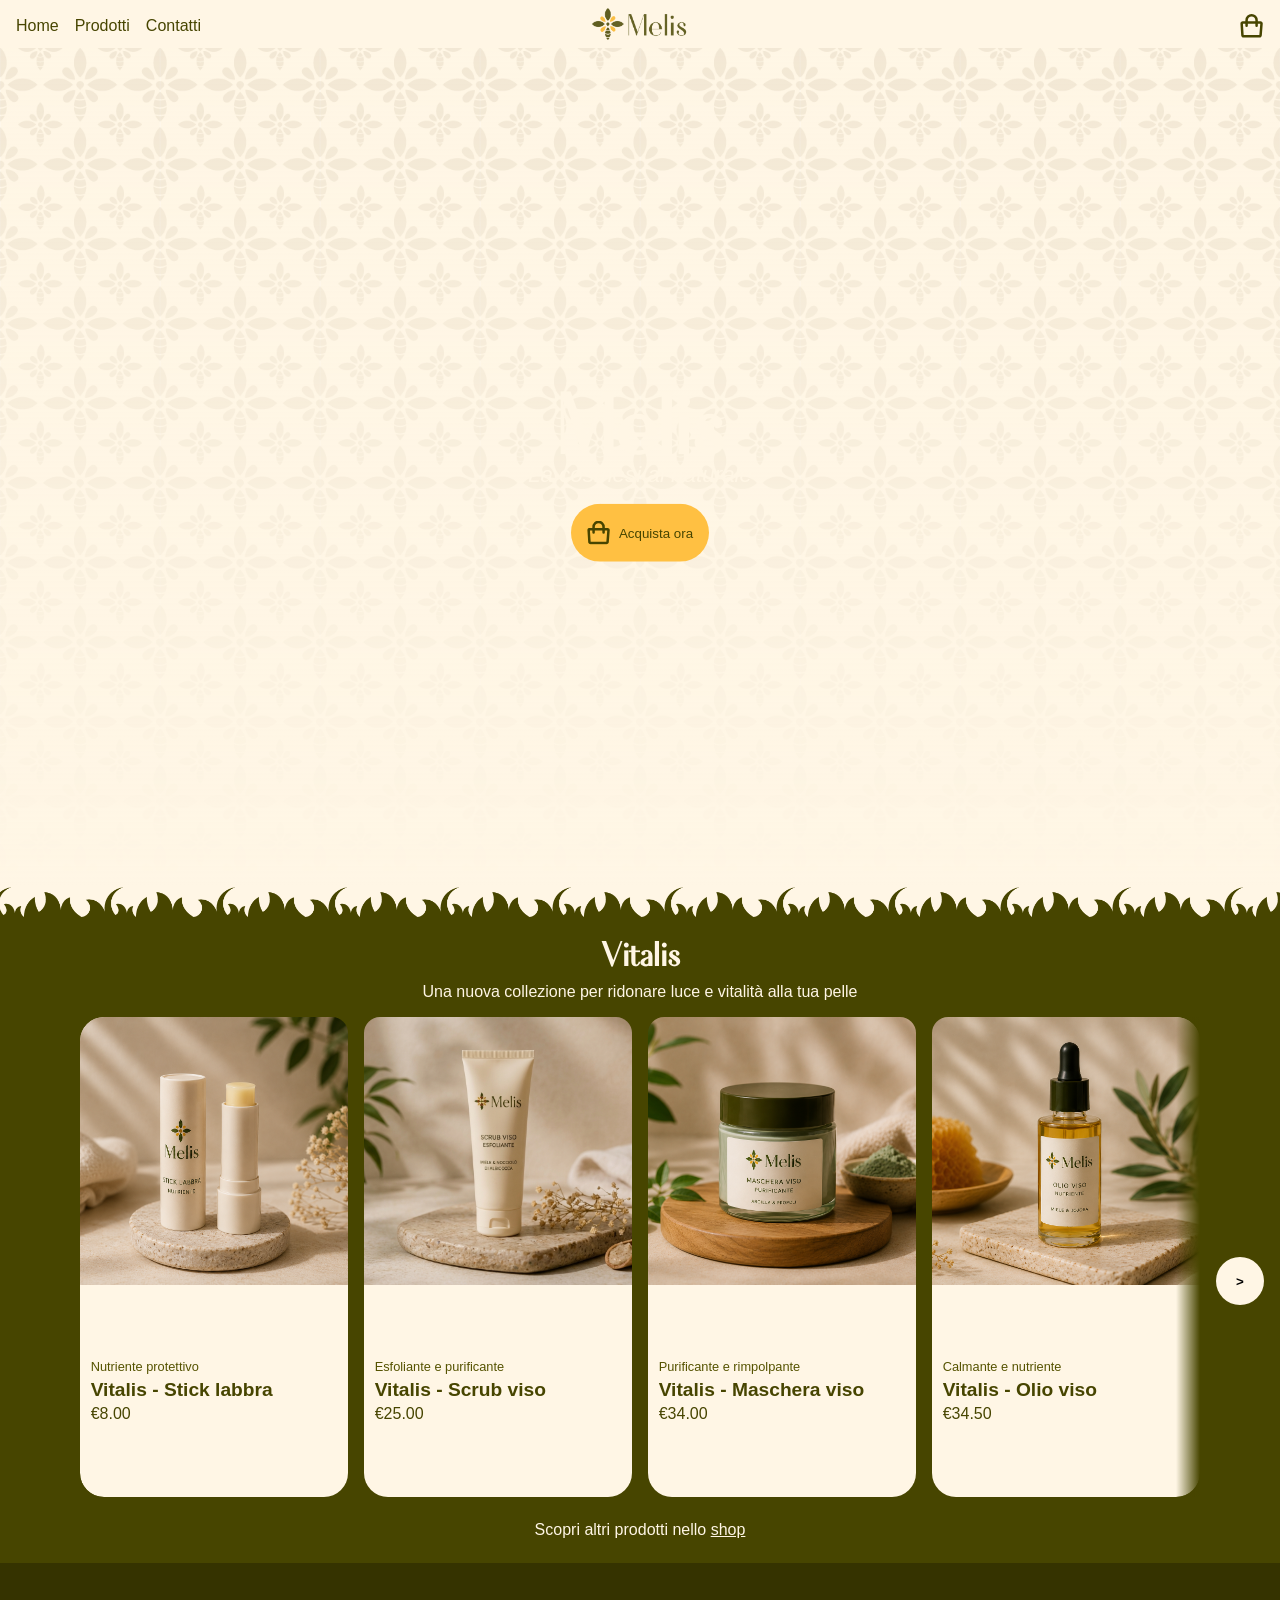
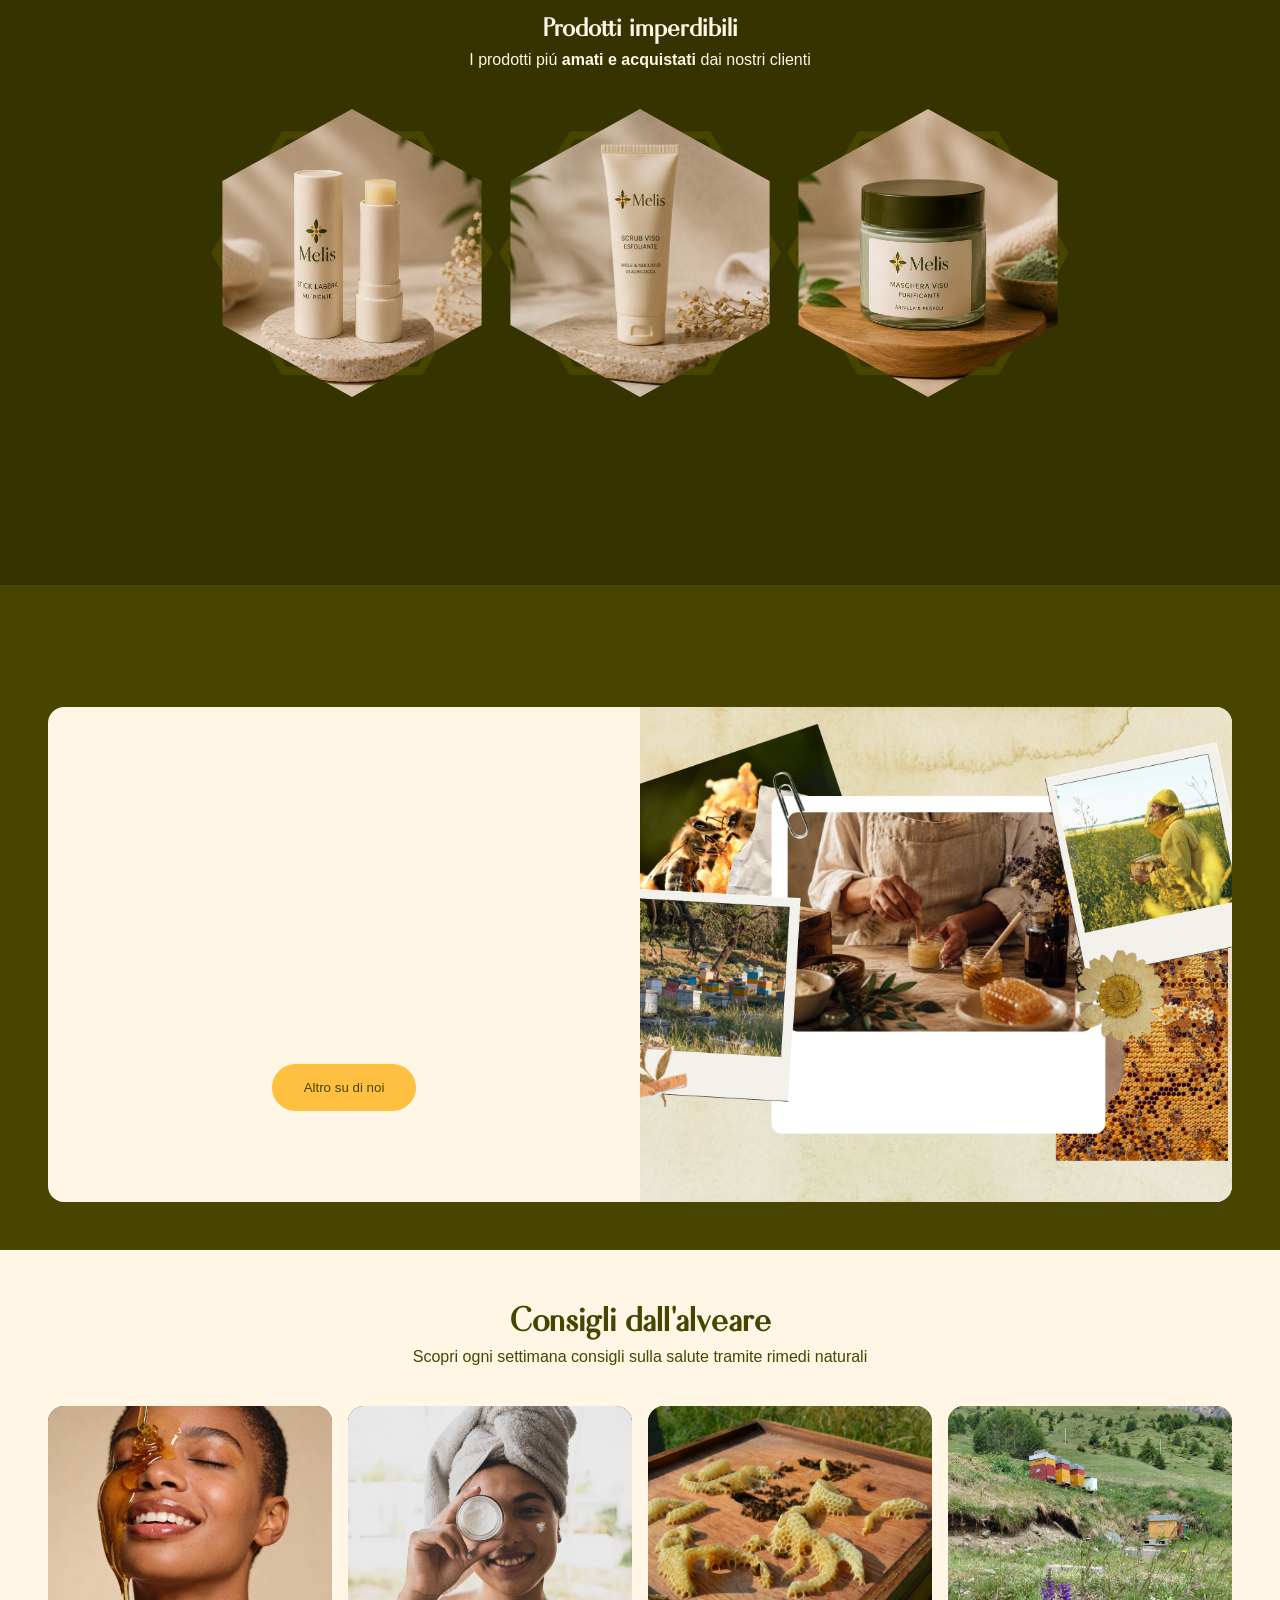
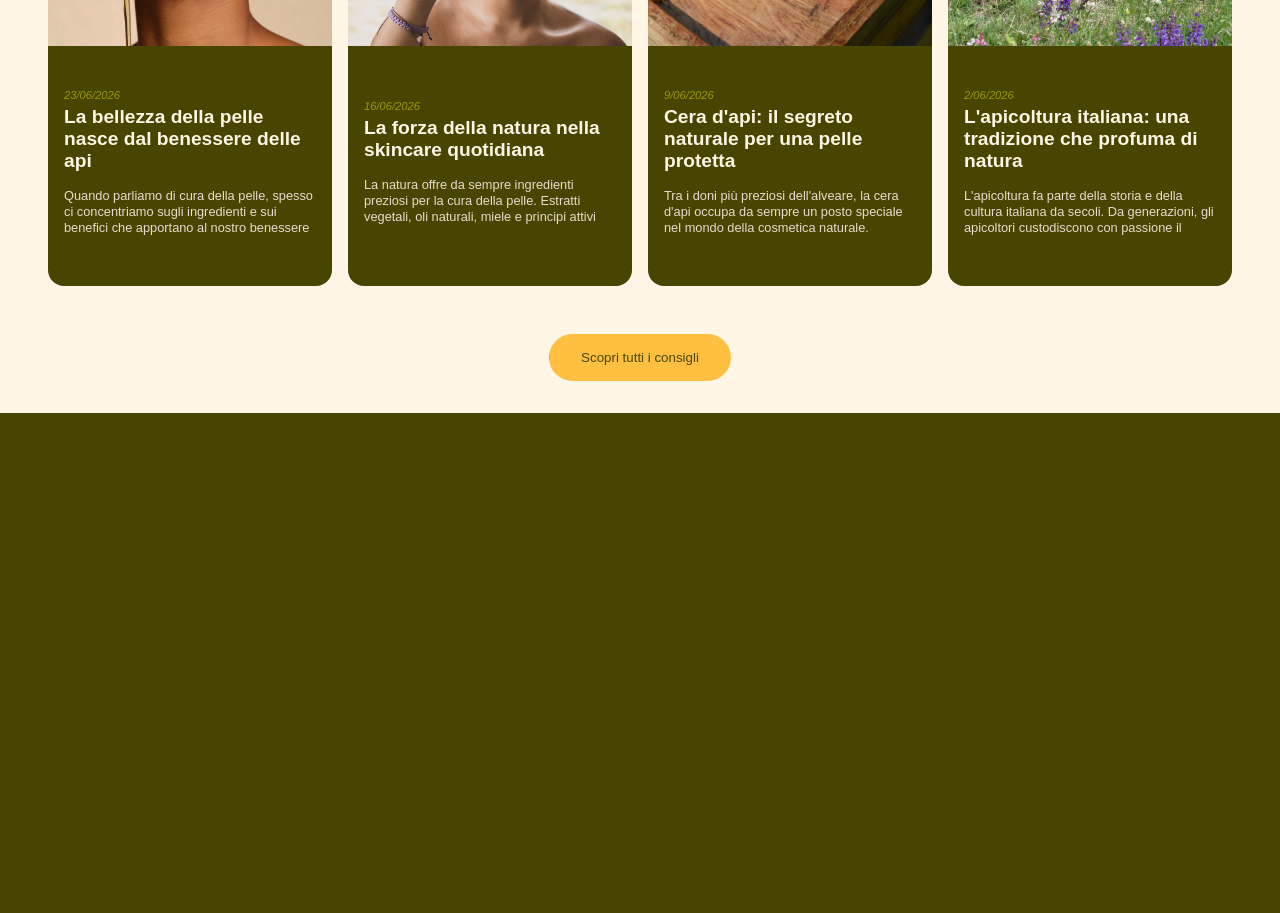
==== index.html @ 2e0c245a "scroll infinito" ====
<!DOCTYPE html>
<html lang="it">
    <head>
        <meta charset="UTF-8">
        <title>Melis</title>
        <meta name="description" content="Melis è un e-shop di prodotti per la pelle a base di cera d'api: creme idratanti, balsami labbra, scrub e molto altro. I nostri prodotti sono formulati per nutrire e proteggere la pelle, lasciandola morbida, luminosa e sana. Scegli Melis per una skincare naturale e efficace!">
        <meta name="viewport" content="width=device-width, initial-scale=1.0">
        <link rel="icon" type="image/x-icon" href="./favicon.ico">
        <link rel="stylesheet" href="./css/style.css">
        <link rel="stylesheet" href="./css/homeStyle.css">
    </head>
    <body>
        <!-- Navbar -->
        <div class="topBar" id="navbar">
            <div class="opzioni">
                <a href="#">Home</a>
                <a href="#">Prodotti</a>
                <a href="#">Contatti</a>
            </div>
            <div id="menuIcon">
                <img src="./resources/iconSet/menu.svg" alt="Menu" class="menuIcon icon">
            </div>

            <div>
                <picture class="logo">
                    <source 
                        media="(max-width: 600px)"
                        srcset="./resources/imgs/logo/shortLogo.png" alt="Melis">
                    <img src="./resources/imgs/logo/fullLogo.png" alt="Melis" class="logo">
                </picture>
            </div>
            
            <div class="alignEnd">
                <img src="resources/iconSet/shop.svg" alt="Negozio" class="icon">
            </div>
        </div>
        <!-- Contenuto Pagina -->
        <!-- Hero Section -->
        <div class="section pattern sectionPadding">
            <div class="container">
                <video autoplay muted loop class="video">
                    <source src="./resources/video/hero.mp4" type="video/mp4">
                </video>
                <div class="videoOverlay">
                    <h1 class ="mainTitle slideUpFade">Melis</h1>
                    <p class="subtitle slideUpFade delay1"><i>La cosmesi al naturale</i></p>
                    <button class="shopButton slideUpFade delay2">
                        <img src="resources/iconSet/shop.svg" class="icon">
                        <p>Acquista ora</p>
                    </button>
                </div>
            </div>
        </div>
        <!-- sezione nuova linea -->
        <div class="customSection alignCenterText greenSection">
            <div class="container alignCenter">
                <h2 class="secondTitle whiteText toFade">
                    Vitalis
                </h2>
                <p class="subtitle secondSubtitle toFade delay1">
                    Una nuova collezione per ridonare luce e vitalità alla tua pelle
                </p>
                <div class="containerCarosello toFade delay2">
                    <div class="fadeLeft" id="fadeLeft"></div>
                    <div class="fadeRight" id="fadeRight"></div>  
                    <button id="previous" class="buttonCarosello leftButton"><</button>
                    <button id="next" class="buttonCarosello rightButton">></button>
                    <div class="carosello" id="carosello">
                        <!-- contenuto generato automaticamente -->
                    </div>
                </div>
                <p class="containerCarosello toFade alignCenterText margin1">Scopri altri prodotti nello&nbsp<a class="underlined">shop</a></p>
            </div>
        </div>
        <!-- sezione migliori prodotti-->
        <div class="customSection alignCenterText darkerGreenSection">
            <div class="container alignCenter">
                <h3 class="thirdTitle toFade">
                    Prodotti imperdibili
                </h3>
                <p class="subtitle secondSubtitle toFade delay1">
                    I prodotti piú <b>amati e acquistati</b> dai nostri clienti
                </p>
                <div class="containerBestSellers toFade delay2">
                    <div class="esagonoContainer">
                        <div class="esagono">
                            <img src="./resources/imgs/products/prod1.png" alt="">
                        </div>
                    </div>
                    <div class="esagonoContainer">
                        <div class="esagono">
                            <img src="./resources/imgs/products/prod2.png" alt="">
                        </div>
                    </div>
                    <div class="esagonoContainer">
                        <div class="esagono">
                            <img src="./resources/imgs/products/prod3.png" alt="">
                        </div>
                    </div>
                </div>
                <p class="subtitle secondSubtitle toFade delay">
                    Da sempre alleati della natura per realizzare <b>prodotti artigianali</b> di prima qualità
                </p>
                <button class="shopButton toFade delay1 maginBottom">
                    <img src="resources/iconSet/shop.svg" class="icon">
                    <p>Scoprili ora</p>
                </button>
            </div>
        </div>
        <!-- sezione about us -->
        <div class="customSection greenSection noBefore paddingContainer">
            <div class="container alignCenter">
                <h2 class="secondTitle whiteText toFade">
                    Usa storia biologica 
                </h2>
                <div class="containerStoria toFade delay1">
                    
                    <div class="textContainer">
                        <h3 class="thirdTitle toFade padding1 mobileAlignLeft">
                            Da sempre alleati della natura
                        </h3>
                        <p class="subtitle secondSubtitle padding1 toFade delay1 alignCenterText storyText">
                            Da anni trasformiamo la ricchezza dell'apicoltura italiana in cosmetici naturali che uniscono tradizione, efficacia e rispetto per l'ambiente.
                            I nostri prodotti nascono dal prezioso lavoro delle api e dall'utilizzo di miele selezionato, ingrediente dalle straordinarie proprietà nutrienti e protettive.
                            Crediamo in una bellezza autentica e sostenibile: per questo sviluppiamo formule che valorizzano 
                            le materie prime del territorio, promuovendo 
                            la tutela dell'ecosistema e della biodiversità. 
                            Ogni nostro prodotto racconta una storia 
                            di passione, rispetto per la natura e amore per 
                            le api, custodi indispensabili dell'equilibrio 
                            del nostro pianeta.
                        </p>
                        <button class="aboutUsButton toFade delay2">
                            <p>Altro su di noi</p>
                        </button>
                    </div>

                    <img src="./resources/imgs/generali/Collage.png" class="imgStoria">
                </div>
            </div>
        </div>
        <!-- sezione blog -->
        <div class="customSection alignCenter marginBottom">
            <h2 class="secondTitle toFade">
                    Consigli dall'alveare
            </h2>
            <p class="subtitle secondSubtitle alignCenterText toFade delay1">
                Scopri ogni settimana consigli sulla salute tramite rimedi naturali
            </p> 
            <div class="containerStoria flexArticoli toFade delay1" id="containerArticoli">
                <div class="articolo">
                    <img src="./resources/imgs/generali/Apicoltore.jpg">
                    <div class="datiArticolo">
                        <p class="data">23/06/2026</p>
                        <p class="titoloArticolo">Cera d'api: il segreto naturale per una pelle protetta</p>
                        <p class="descrizioneArticolo">Tra i doni più preziosi dell'alveare, la cera d'api occupa da sempre un posto speciale nel mondo della cosmetica naturale. Utilizzata fin dall'antichità, è apprezzata per la sua capacità di creare una barriera protettiva sulla pelle, aiutandola a mantenere morbidezza e comfort.</p>
                        <a class="underlined">Continua a leggere...</a>
                    </div>
                </div>
            </div>
            <button class="aboutUsButton toFade">
                <p>Scopri tutti i consigli</p>
            </button>
        </div>
        <!-- sezione recensioni -->
        <div class="customSection flexColumn greenSection noBefore">
            <div class="container alignCenter">
                <h3 class="secondTitle toFade">
                    Dicono di noi
                </h3>
                <p class="subtitle secondSubtitle toFade delay alignCenterText">
                    Da sempre attenti alle eseigenze dei nostri clienti
                </p>
            </div>
            <div class="containerRecensioni toFade">
                <div class="recensioni" id="containerRecensioni">
                    <!-- contenuto generato automaticamente -->>
                </div>
            </div>
        </div>
        <script src="./data/recensioni.js"></script>
        <script src="./data/ultimiArticoli.js"></script>
        <script src="./data/carosello.js"></script>
        <script src="script.js"></script>
    </body>
</html>
---- css/style.css ----
:root {
    --accent-color: #FFC042;
    --text-color: #474500;
    --darker-text-color: #353300;
    --background-color: #FFF6E5;

    --gapCarosello: 1rem;
}

@font-face {
    font-family: 'Fiona';
    src: url(../resources/fonts/Fiona-Regular.otf);
    font-weight: normal;
    font-style: normal;
}

body {
    background-color: var(--background-color);
    color: var(--text-color);
    font-family: Arial, Helvetica, sans-serif;
    margin-top: 0;
    margin: 0 !important;
    padding: 0;
    min-width: 20rem;
}

.section {
    display: flex;
    height: 93vh;
    align-items: center;
    justify-content: center;
}

.halfSection{
    display: flex;
    height: 45vh;
    align-items: center;
    justify-content: center;
}

.customSection{
    display: flex;
    align-items: center;
    justify-content: center;
}

.container {
    width: 100%;
    height: 93%;
    max-width: 95rem;
    overflow: hidden;
    border-radius: .3rem;
    position: relative;
    transition: all .3s ease;
    display: flex;
    flex-direction: column;
}

/* -----------
utilità generali
----------- */
* {
    box-sizing: border-box;
}

.alignCenterText{
    display: flex;
    justify-content: center;
    align-items: start;
    text-align: center;
}

.alignCenter {
    display: flex;
    flex-direction: column;
    align-items: center;
    justify-content: center;
}

.alignStart {
    display: flex;
    align-items: center;
    justify-content: flex-start;
}

.mobileAlignLeft{
    text-align: left;
}

.alignEnd {
    display: flex;
    align-items: center;
    justify-content: flex-end;
}

.pattern{
    background-image: linear-gradient(rgba(255,246,229,0.4), rgba(255,246,229,1)), url('../resources/patterns/logo.png');
    background-size: 10rem;
    background-repeat: repeat;
    background-blend-mode: normal;
}

.greenSection{
    background-color: var(--text-color);
    color: var(--background-color);
}

.greenSection::before{
    content: '';
    position: absolute;
    right: 0;
    width: 100%;
    height: 2rem;
    background-image: url('../resources/patterns/separatoreV2.png');
    background-position: center;
    background-size: 7rem;
    background-repeat: repeat-x;
    transition: 0.3s ease;
}

.darkerGreenSection{
    background-color: var(--darker-text-color);
    color: var(--background-color);
}

.sectionPadding{
    padding: .5rem;
}

.whiteText{
    color: var(--background-color);
}

.toFade {
    opacity: 0;
}

.underlined{
    text-decoration: underline;
}

.underlined:hover{
    filter: brightness(0.8);
}

.margin1{
    margin-top: 1.5rem;
    margin-bottom: 1.5rem;
}

.maginBottom{
    margin-bottom: 3rem;
}

.noBefore::before{
    visibility: hidden;
}

/* -----------
stili riguardanti la barra superiore 
----------- */

.topBar {
    z-index: 100;
    background-color: var(--background-color);
    height: 3rem;
    padding: 0.5em 1em;
    border-bottom: 1px solid transparent;   

    position: sticky;
    top: 0;

    display: grid;
    grid-template-columns: 1fr auto 1fr;
    align-items: center;

    transition: border-color 0.3s ease,
                box-shadow 0.3s ease;
}

.topBar.scrolled {
    border-bottom-width: 0.1rem;
    border-bottom-color: var(--accent-color);
    box-shadow: 0 1px 8px rgba(0, 0, 0, 0.04);
}

.opzioni {
    display: none ;
    gap: 0.5em;
}

.opzioni a {
    text-decoration: none;
    color: inherit;
    font-family:Arial, Helvetica, sans-serif;
    font-weight: 500;
    transition: 0.3s ease;
    position: relative;
}

/* uso una pseudo classe per creare una linea sotto inizialmente a lunghezza 0 e quando
l'utente va in 'hover' (ci passa sopra con il mouse) la linea si allunga fino a tutta la parola */
.opzioni a::before {
    content: '';
    position: absolute;
    bottom: -.2rem;
    right: 0;
    width: 0;
    height: .1rem;
    background-color: var(--accent-color);
    transition: 0.3s ease;
}
.opzioni a:hover {
    color: var(--accent-color);
}
.opzioni a:hover::before {
    width: 100%;
    right: auto;
}

.menuIcon {
    animation: pupUp .4s ease;
}

.icon {
    display: block;
    cursor: pointer;
    width: 1.5rem;
    height: 1.5rem;
    transition: 0.3s ease;
}

.icon:hover {
    filter: brightness(0.8);
    scale: 1.1;
    rotate: 5deg;
}

.logo{
    height: 2rem;
}



/* -----------
Animazioni
----------- */
@keyframes slideUpFade {
    from {
        opacity: 0;
        transform: translateY(1rem);
    }
    to {
        opacity: 1;
        transform: translateY(0);
    }
}

@keyframes pupUp {
    from {
        opacity: 0;
        transform: scale(0.5);
        rotate: 45deg;
    }
    to {
        opacity: 1;
        transform: scale(1);
        rotate: 0deg;
    }
}


/*
    Dispoditivi tablet
*/
@media (min-width: 768px) {
    .container{
        border-radius: 1rem;
    }

    .mobileAlignLeft{
        text-align: inherit;
    }
}

/*
    Dispositivi desktop
*/
@media (min-width: 1024px) {

    .menuIcon {
        display: none;
    }

    .opzioni {
        display: flex;
        gap: 1rem;
    }

    /* la sintassi '> *' significa che lo stile viene applicato a tutti i figli diretti di .opzioni */
    .opzioni > * { 
        opacity: 0;
        transform: translateY(1rem);
        animation: slideUpFade .4s ease forwards;
    }

    /* va a rallentare per singolo figlio l'animazione per un effetto di cascata */
    .opzioni > *:nth-child(1) { animation-delay: .1s; }
    .opzioni > *:nth-child(2) { animation-delay: .2s; }
    .opzioni > *:nth-child(3) { animation-delay: .3s; }
    .opzioni > *:nth-child(4) { animation-delay: .4s; }

    .topBar{
        grid-template-columns: 1fr auto auto 1fr;
    }
}
---- css/homeStyle.css ----
/* -----------
stili riguardanti il contenuto della pagina
----------- */

.video{
    width: 100%;
    height: 100%;
    object-fit: cover;
}

.videoOverlay {
    display: flex;
    flex-direction: column;
    position: absolute;
    top: 50%;
    left: 50%;
    transform: translate(-50%, -50%);
    color: var(--background-color);
    text-align: center;
}

.mainTitle{
    font-family: 'Fiona', Arial, Helvetica, sans-serif;
    font-size: 5rem;
    margin: 0;
    margin-bottom: -1rem;
}

.secondTitle{
    transition: all .3s;
    font-size: 2rem;
    margin-top: 3rem;
    margin-bottom: 0.5rem;
    font-weight:900;
    font-family: 'Fiona',Arial, Helvetica, sans-serif;
}

.thirdTitle{
    transition: all .3s;
    font-size: 1.5rem;
    margin-top: 3rem;
    margin-bottom: 0.5rem;
    font-weight:600;
    font-family: 'Fiona',Arial, Helvetica, sans-serif;
}

.subtitle{
    font-family: Arial, Helvetica, sans-serif;
    font-size: 1.4rem;
    margin: 0;
    margin-bottom: 1rem;
}

.secondSubtitle{
    padding-left: 3rem;
    padding-right: 3rem;
    font-size: 1rem;
}

.shopButton{
    display: flex;
    align-items: center;
    gap: 0.5rem;
    background-color: var(--accent-color);
    color: var(--text-color);
    border: none;
    padding: 0.5rem 1rem;
    border-radius: 3rem;
    cursor: pointer;
    width: fit-content;
    align-self: center;
    position: relative;
    overflow: hidden;
}

.shopButton::before {
    content: '';
    position: absolute;
    top: 0;
    left: 0;
    width: 100%;
    height: 100%;
    border-radius: 3rem;
    background-color: var(--text-color);
    transform: translateX(-100%);
    transition: transform 0.3s ease;
}

.shopButton:hover::before {
    transform: translateX(0);
}

.shopButton:hover p, .shopButton:hover img {
    filter: brightness(9) hue-rotate(20deg);
}

.slideUpFade{
    opacity: 0;
    animation: slideUpFade 1.2s ease forwards;
}

.delay1{
    animation-delay: .1s;
}
.delay2{
    animation-delay: .2s;
}

.flexColumn{
    flex-direction: column;
}

/* -----------
Carosello
----------- */

.containerCarosello{
    width: 100%;
    display: flex;
    flex-direction: row;
    padding-left: 3rem;
    padding-right: 3rem;
    min-width: 26rem;
}

.carosello{
    flex-grow: 1;
    gap: var(--gapCarosello);
    overflow: hidden;
    overflow-x: scroll;
    display: flex;
    scroll-snap-type: x mandatory;
    transition: all .3 ease;
    border-radius: 1rem;
    position: relative;
}

.caroselloItemSingolo{
    min-width: fit-content;
    justify-content: center;
}

.card{
    min-width: 20rem;
    background-color: var(--background-color);
    height: 30rem;
    scroll-snap-align: center;
    border-radius: 1rem ;
    display: flex;
    flex-direction: column;
    padding: 0rem;
}

.card img{
    width: 100%;
    aspect-ratio: 1/1;
    max-height: 23rem;
    object-fit: cover;
    border-radius: 1rem 1rem 0 0;
}

.card div{
    color: var(--text-color);
    width: 100%;
    height: 99%;
    margin: 1%;
    padding: .5rem;
    display: flex;
    text-align: left;
    flex-direction: column;
    justify-content: center;
}

.quickDescription{
    margin: 0;
    font-size: .8rem;
    font-weight: lighter;
    filter: brightness(1.2);
    color: var(--text-color);
}

.productName{
    margin: 0;
    margin-top: 0.3rem;
    font-size: 1.2rem;
    font-weight: bold;
    color: var(--text-color);
}

.productPrice{
    margin: 0;
    margin-top: 0.3rem;
    font-size: 1rem;
    font-weight: 500;
    color: var(--text-color);
}

.productPrice::before{
    content: '€';
}

.fadeLeft{
    z-index: 2;
    width: 0rem;
    transition: all .3s ease;
}

.fadeRight{
    z-index: 2;
    width: 0rem;
    transition: all .3s ease;
}

.fadeHidden{
    width: 0 !important;
}

.buttonCarosello{
    z-index: 3;
    height: 3rem;
    aspect-ratio: 1/1;
    display: flex;
    align-items: center;
    justify-content: center;
    align-content: center;
    position: absolute;
    transition: all .3s ease;
    border-radius: 100%;
    padding: auto;
    top: 50%;
    border: none;
    background-color: var(--background-color);
    font-weight: bold;
}

.buttonCarosello:hover{
    background-color: var(--accent-color);
}

.leftButton{
    left: 2rem;
}

.rightButton{
    right: 2rem;
}

.hideButton{
    scale: 0;
}

/* -----------
Best sellers
----------- */

.esagonoContainer{
    width: 33%;
    max-width: 18rem;
    min-width: 10rem;
    aspect-ratio: 1/1;
    background-image: url("../resources/imgs/decorazioni/hexDecorazione.png");
    background-size: 100%;
}

.esagono {
    width: 100%;
    aspect-ratio: 1/1;
    overflow: hidden;
    clip-path: polygon(50% 0%, 95% 25%, 95% 75%, 50% 100%, 5% 75%, 5% 25%);
}

.esagono img {
    width: 100%;
    height: 100%;
    object-fit: cover;
}

.containerBestSellers{
    padding-left: 1rem;
    padding-right: 1rem;
    margin-bottom: 3rem;
    margin-top: 1.5rem;
    display: flex;
    flex-wrap: wrap;
    width: 100%;
    gap: 1rem;
    row-gap: 0;
    justify-content: center;
}

/* -----------
La storia
----------- */

.imgStoria{
    object-fit: cover;
    width: 100%;
    border-radius: 1rem 1rem 0 0;
}

.storyText{
    margin-top: 1rem;
    margin-bottom: 2rem;
    text-align: left;
}

.containerStoria{
    color: var(--text-color);
    display: flex;
    flex-direction: column-reverse;
    margin-left: 3rem;
    margin-right: 3rem;
    background-color: var(--background-color);
    margin-top: 1.5rem;
    margin-bottom: 3rem;
    border-radius: 1rem;
    padding-bottom: 2rem;
    border-radius: 1rem;
}

.textContainer{
    flex-grow: 1;
    display: flex;
    flex-direction: column;
    justify-content: center;
    text-align: center;
}

.aboutUsButton{
    display: flex;
    align-items: center;
    gap: 0.5rem;
    background-color: var(--accent-color);
    color: var(--text-color);
    border: none;
    padding: 0.5rem 1rem;
    border-radius: 3rem;
    cursor: pointer;
    width: fit-content;
    align-self: center;
    position: relative;
    overflow: hidden;
}

.aboutUsButton::before {
    content: '';
    position: absolute;
    top: 0;
    left: 0;
    width: 100%;
    height: 100%;
    border-radius: 3rem;
    background-color: var(--text-color);
    transform: translateX(-100%);
    transition: transform 0.3s ease;
}

.aboutUsButton p{
    margin-top: .5rem;
    margin-bottom: .5rem;
    padding-left: 1rem;
    padding-right: 1rem;
}

.aboutUsButton:hover::before {
    transform: translateX(0);
}

.aboutUsButton:hover p{
    filter: brightness(9) hue-rotate(20deg);
}

/* -----------
Articoli
----------- */

.flexArticoli{
    min-height: 0 !important;
    max-height: none !important;
    height: auto !important;
    display: flex;
    flex-direction: initial !important;
    gap:1rem;
    width: 100%;
    padding-left: 3rem;
    padding-right: 3rem;
    max-width: 95rem;
    flex-wrap: wrap;
    margin-bottom: 0;
}

.articolo{
    width: 100%;
    height: 30rem;
    background-color: var(--text-color);
    display: flex;
    flex-direction: column;
    border-radius: 1rem;
    color: var(--background-color);
}

.articolo img {
    width: 100%;
    border-radius: 1rem 1rem 0 0;
    height: 50%;
    object-fit: cover;
}

.datiArticolo{
    flex-grow: 1;
    padding: 1rem;
    align-content: center;
}

.data{
    font-size: .7rem;
    font-style: italic;
    margin: 0;
    color: var(--text-color);
    filter: brightness(2.2);
}
.titoloArticolo{
    margin-top:0.3rem;
    margin-bottom: .3rem;
    font-size: 1.2rem;
    font-weight: bold;
}

.descrizioneArticolo{
    margin: 0;
    margin-top: 1rem;
    font-size: .8rem;
    filter: brightness(.9);
    line-height: 1rem;
    max-height: calc(1rem * 3);
    overflow: hidden;
    position: relative;
    margin-bottom: .4rem;
    display: block;
    word-break: break-word;
}

.marginBottom{
    margin-bottom: 2rem;
}

/* -----------
Recensioni
---------- */
.containerRecensioni {
    width: 100%;
    overflow: hidden;
    padding: 1.5rem 0;
}

.recensioni {
    display: flex;
    gap: 1.25rem;
    width: max-content;
    will-change: transform;
}

.recensione {
    width: 20rem;
    height: 20rem;
    padding: 1.5rem;
    border-radius: 1.25rem;
    background: var(--background-color);
    flex-shrink: 0;
    display: flex;
    flex-direction: column;
}

.recensione,
.recensione * {
    backface-visibility: hidden;
    -webkit-font-smoothing: antialiased;
    text-rendering: geometricPrecision;
}

.infoRecensione{
    width: 100%;
    display: flex;
    gap: 1rem;
    align-items: center;
}

.icona{
    width: 2rem;
    font-family: 'Fiona', Arial, Helvetica, sans-serif;
    aspect-ratio: 1/1;
    display: flex;
    justify-content: center;
    align-items: center;
    border-radius: 50rem;
    background-color: var(--accent-color);
    color: var(--text-color);
}

.nomeUtente{
    display: flex;
    flex-direction: column;
    font-family: 'Fiona', Arial, Helvetica, sans-serif;
    color: var(--text-color);
}

.contenitoreStelle{
    display: flex;
    gap: 0.3rem;
    color: var(--text-color);
}

.attiva{
    color: var(--accent-color);
}

.corpoDescrizione{
    margin-top: 1rem;
    color: var(--text-color);
}

.padding1{
    padding-left: 1rem;
    padding-right: 1rem;
}

/* -----------
Animazioni
----------- */
@keyframes slideUpFade {
    from {
        opacity: 0;
        transform: translateY(1rem);
    }
    to {
        opacity: 1;
        transform: translateY(0);
    }
}

@keyframes pupUp {
    from {
        opacity: 0;
        transform: scale(0.5);
        rotate: 45deg;
    }
    to {
        opacity: 1;
        transform: scale(1);
        rotate: 0deg;
    }
}

/*
    Dispoditivi tablet
*/
@media (min-width: 768px) {

    .padding1{
        padding-left: 2rem;
        padding-right: 2rem;
    }

    .articolo{
        width: calc(50% - 0.5rem);
    }

    .imgStoria{
        object-fit: cover;
        width: 100%;
        border-radius: 1rem 1rem 0 0;
        max-height: 25rem;
    }

    .containerStoria{
        border-radius: 1rem;
    }

    .storyText{
        text-align: center;
    }

    .card{
        flex: 0 0 calc((100% - 1 * var(--gapCarosello)) / 2);
        min-width: 0;
        border-radius: 1.5rem;
    } 

    .containerCarosello{
        padding-left: 5rem;
        padding-right: 5rem;
    }

    .carosello{
        border-radius: 1.5rem;
    }

    .fadeLeft{
        visibility: visible;
        position: absolute;
        left: 5rem;
        height: 100%;
        width: 1.5rem;
        background-image: linear-gradient(to left, transparent, var(--text-color));
    }   

    .fadeRight{
        visibility: visible;
        position: absolute;
        right: 5rem;
        height: 100%;
        width: 1.5rem;
        background-image: linear-gradient(to right, transparent, var(--text-color));
    }

    .leftButton{
    left: 1rem;
    }

    .rightButton{
        right: 1rem;
    }

    .containerBestSellers{
        padding-left: 3rem;
        padding-right: 3rem;
        gap: 0;
    }
}

/*
    Dispositivi desktop
*/
@media (min-width: 1024px) {

    .articolo{
        width: calc(25% - 0.75rem);
    }

    .imgStoria{
    width: 50%;
    border-radius: 0 1rem 1rem 0;
    max-height: none;
    }

    .storyText{
        margin-top: 1rem;
        margin-bottom: 2rem;
    }

    .containerStoria{
        height: 55vh;
        min-height: 30rem;
        max-height: 40rem;
        flex-direction: row;
        margin-left: 3rem;
        margin-right: 3rem;
        margin-bottom: 3rem;
        border-radius: 1rem;
        padding-bottom: 0;
    }

    .textContainer{
        margin-bottom: 2rem;
    }

    .card{
        flex: 0 0 calc((100% - 3 * var(--gapCarosello)) / 4);
    }  

    .containerCarosello{
        padding-left: 5rem;
        padding-right: 5rem;
    }
}
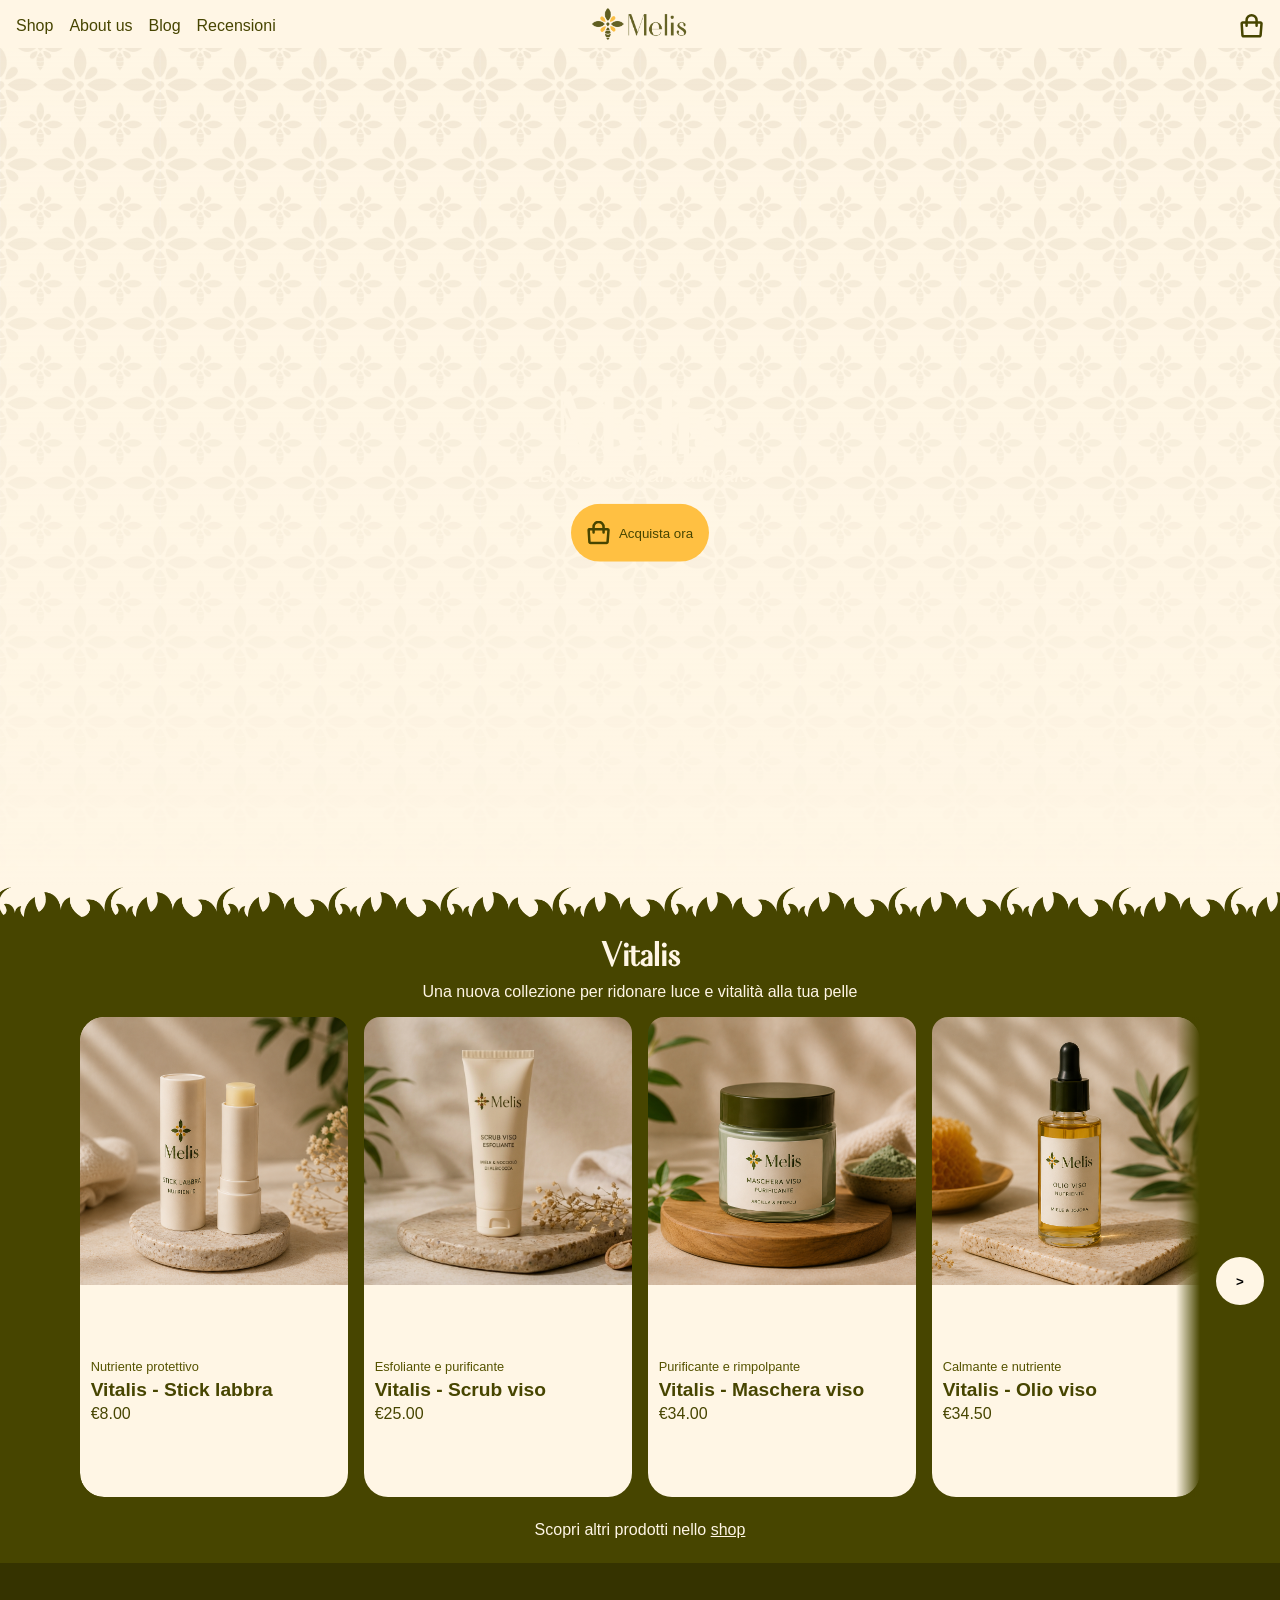
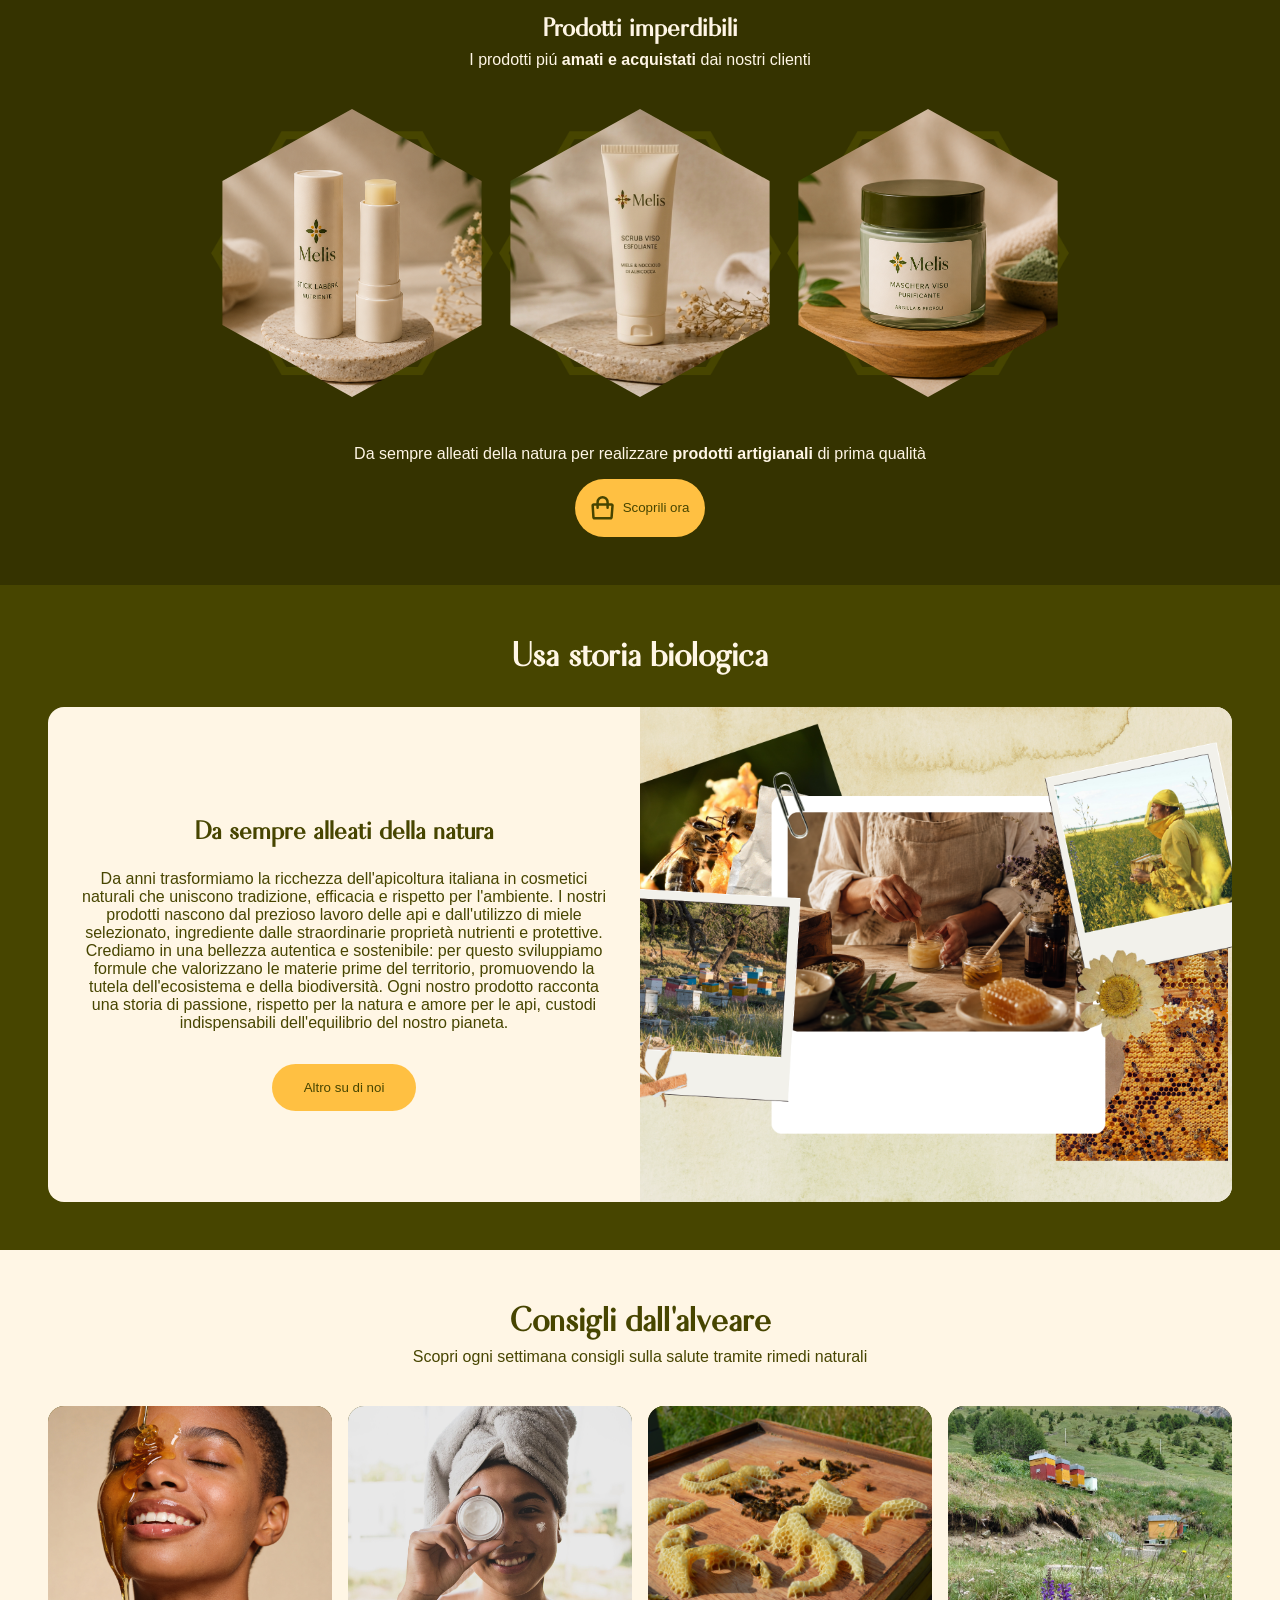
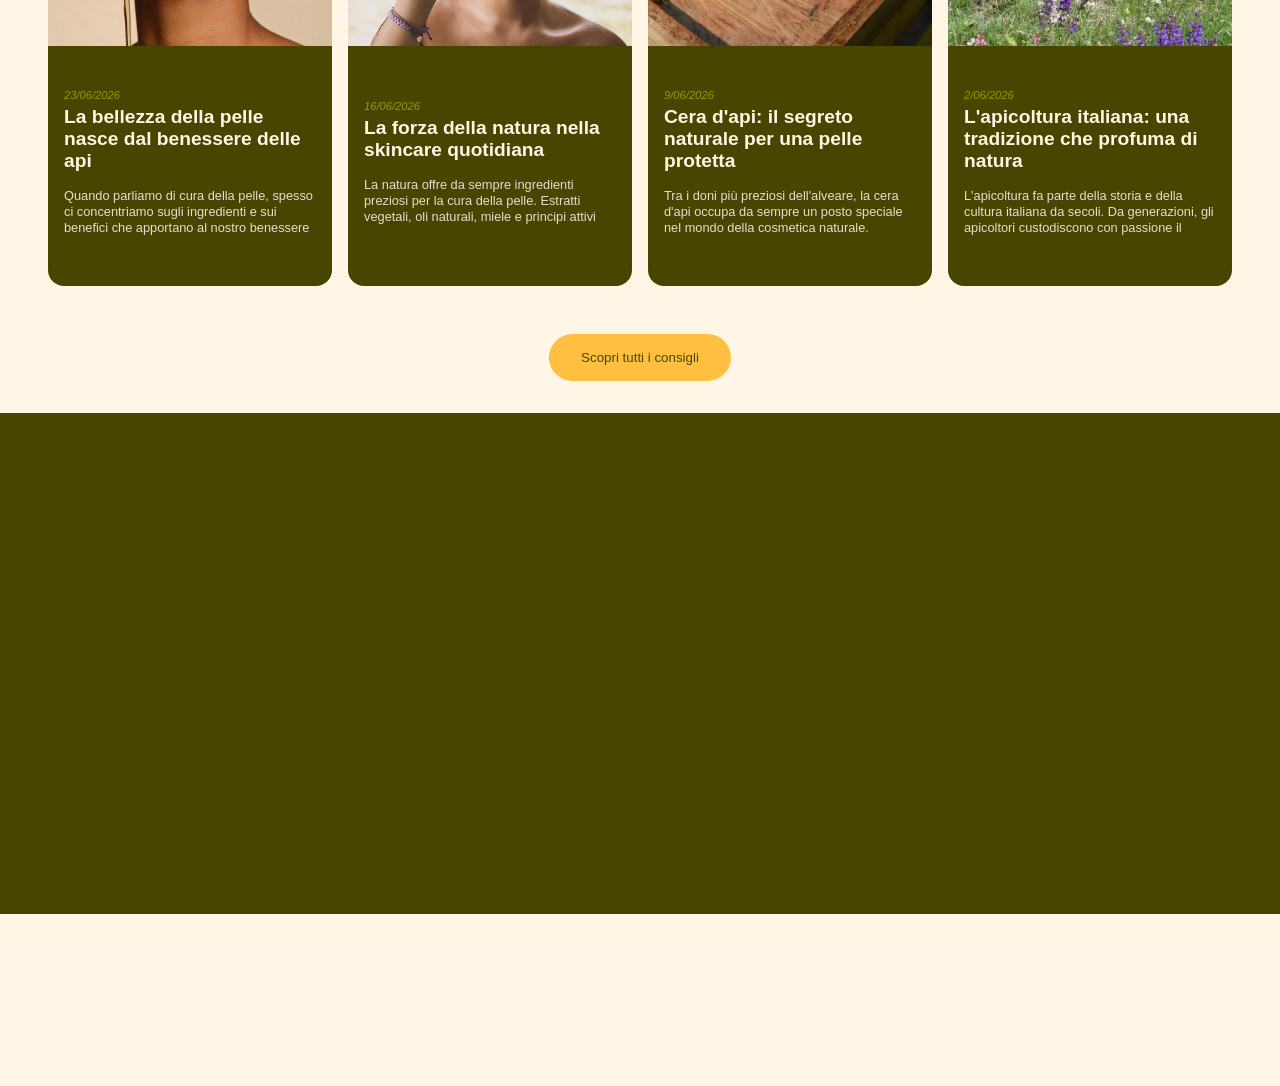
==== commit 74627809: "tanti avanzamenti" ====
--- a/index.html
+++ b/index.html
@@ -13,12 +13,13 @@
         <!-- Navbar -->
         <div class="topBar" id="navbar">
             <div class="opzioni">
-                <a href="#">Home</a>
-                <a href="#">Prodotti</a>
-                <a href="#">Contatti</a>
-            </div>
-            <div id="menuIcon">
-                <img src="./resources/iconSet/menu.svg" alt="Menu" class="menuIcon icon">
+                <a href="./shop.html">Shop</a>
+                <a href="./shop.html">About us</a>
+                <a href="./shop.html">Blog</a>
+                <a href="./recensioni.html">Recensioni</a>
+            </div>
+            <div id="menuIcon" id="menuIcon">
+                <img src="./resources/iconSet/menu.svg" alt="Menu" class="menuIcon icon" >
             </div>
 
             <div>
@@ -31,7 +32,54 @@
             </div>
             
             <div class="alignEnd">
-                <img src="resources/iconSet/shop.svg" alt="Negozio" class="icon">
+                <img src="resources/iconSet/shop.svg" alt="Negozio" class="icon" id="apriCarrello">
+            </div>
+        </div>
+
+        <div class="sfondoNero" id="sfondoNero"></div>
+        <div class="mobileDevicesBar" id="mobileNav">
+            <div class="mobileNavHeader">
+                <img src="./resources/imgs/logo/fullLogo.png">
+                <button id="navCLose">+</button>
+            </div>
+            <div class="containerLink" id="links"> 
+                <a href="./shop.html">
+                Prodotti
+                </a>
+                <a href="#">
+                    La nostra storia
+                </a>
+                <a href="#">
+                    Blog dell'alveare
+                </a>
+                <a href="./recensioni.html">
+                    Recensioni
+                </a>
+            </div>
+            <div class="coda">
+                @ 2026 Melis
+            </div>
+        </div>
+
+        <!-- ShopBar -->
+        <div class="sfondoNeroShop" id="sfondoNeroShop"></div>
+        <div class="shopBar" id="shopBar">
+            <div class="mobileNavHeader">
+                <div id="headerBar">
+                    Nome prodotto
+                </div>
+                <button id="shopClose" onclick="closeShop()">+</button>
+            </div>
+            <div class="productPreview" id="productPreview">
+                <img src="./resources/imgs/generali/Apicoltore.jpg" class="productImagePreview" id="previewImage">
+                <p class="prodDescription" id="prodDesc">Protezione e comfort in un gesto semplice. Uno stick pratico e naturale che aiuta a mantenere le labbra morbide e protette dagli agenti esterni.</p>
+                <p class="ingChiave">Ingredienti chiave</p>
+                <ul class="listaIngredienti" id="listaIng">
+                </ul>
+                <button class="buyProduct" id="pulsanteAcquista"><p>Acquista</p></button>
+            </div>
+            <div class="carrello" id="carrello">
+
             </div>
         </div>
         <!-- Contenuto Pagina -->
@@ -178,9 +226,84 @@
                 </div>
             </div>
         </div>
+
+        <div class="footer">
+            <div class="contanitoreFolds">
+                <div class="fold toFade">
+                    <div class="containerTitoloFold">
+                        <h1 class="titolo">
+                            Community
+                        </h1>
+                        <button class="pusanteFold">
+                            +
+                        </button>
+                    </div>
+
+                    <div class="contenutoFold">
+                        <a href="./recensioni.html">
+                            Risultati concreti
+                        </a>
+                        <a href="#">
+                            Consigli dall’alveare
+                        </a>
+                    </div>
+                </div>
+                <div class="fold toFade delay1">
+                    <div class="containerTitoloFold">
+                        <h1 class="titolo">
+                            Contatti
+                        </h1>
+                        <button class="pusanteFold">
+                            +
+                        </button>
+                    </div>
+
+                    <div class="contenutoFold">
+                        <p>
+                            Via delle api, 6 20345
+                        </p>
+                        <p>
+                            Mielandia (ML)
+                        </p>
+                    </div>
+                </div>
+                <div class="fold toFade delay2">
+                    <div class="containerTitoloFold">
+                        <h1 class="titolo">
+                            Credits
+                        </h1>
+                        <button class="pusanteFold">
+                            +
+                        </button>
+                    </div>
+
+                    <div class="contenutoFold">
+                        <a href="./credits.html">
+                            Risorse utilizzare
+                        </a>
+                    </div>
+                </div>
+            </div>
+            <div class="containerSocial toFade">
+                <a href="https://www.facebook.com" target="_blank">
+                    <img src="./resources/iconSet/Facebook.svg">
+                </a>
+                <a href="https://www.instagram.com" target="_blank">
+                    <img src="./resources/iconSet/Instagram.svg">
+                </a>
+                <a href="https://www.linkedin.com" target="_blank">
+                    <img src="./resources/iconSet/Linkedin.svg">
+                </a>
+            </div>
+            <div class="alignCenterText toFade miniText">
+                @ 2026 Melis
+            </div>
+        </div>
         <script src="./data/recensioni.js"></script>
         <script src="./data/ultimiArticoli.js"></script>
         <script src="./data/carosello.js"></script>
-        <script src="script.js"></script>
+        <script src="./data/prodotti.js"></script>
+        <script src="./script.js"></script>
+        <script src="./homeScript.js"></script>
     </body>
 </html>
--- a/css/style.css
+++ b/css/style.css
@@ -22,6 +22,7 @@
     margin: 0 !important;
     padding: 0;
     min-width: 20rem;
+    min-height: 100vh;
 }
 
 .section {
@@ -135,6 +136,18 @@
     opacity: 0;
 }
 
+.slideUpFade{
+    opacity: 0;
+    animation: slideUpFade 1.2s ease forwards;
+}
+
+.delay1{
+    animation-delay: .1s;
+}
+.delay2{
+    animation-delay: .2s;
+}
+
 .underlined{
     text-decoration: underline;
 }
@@ -166,7 +179,7 @@
     height: 3rem;
     padding: 0.5em 1em;
     border-bottom: 1px solid transparent;   
-
+    width: 100%;
     position: sticky;
     top: 0;
 
@@ -240,15 +253,500 @@
     height: 2rem;
 }
 
-
+/* -----------
+Stili Footer
+----------- */
+
+.footer{
+    width: 100%;
+    border-top: .1rem solid var(--text-color);
+}
+.fold{
+    width: 100%;
+    border-bottom:.1rem solid var(--text-color);
+    margin-top: 1rem;
+    padding-bottom: .2rem;
+    height: fit-content;
+}
+
+.containerTitoloFold{
+    display:flex;
+    justify-content:space-between;
+    align-items:center;
+    cursor:pointer;
+}
+
+.titolo{
+    font-family: Arial, Helvetica, sans-serif;
+    font-size:1.5rem;
+    font-weight: lighter;
+    margin:0;
+}
+
+.pusanteFold{
+    width:2rem;
+    height:2rem;
+    border-radius:50rem;
+    border:.1rem solid var(--text-color);
+    background:none;
+    color:var(--text-color);
+    font-size:1rem;
+    display:flex;
+    justify-content:center;
+    align-items:center;
+    cursor:pointer;
+    transition: all .3s ease;
+}
+
+.contenutoFold{
+    max-height:0;
+    overflow:hidden;
+    transition:all .3s ease;
+}
+
+.contenutoFold a{
+    display:block;
+    color:var(--text-color);
+    margin:0.5rem 0;
+    text-decoration:underline;
+}
+
+.contenutoFold p{
+    margin: 0.5rem 0;
+}
+
+.fold.open .contenutoFold{
+    max-height:20rem;
+    overflow: scroll;
+}
+
+.fold.open .pusanteFold{
+    transform:rotate(180deg);
+}
+
+.contanitoreFolds{
+    padding-left: 3rem;
+    padding-right: 3rem;
+    display: flex;
+    flex-direction: column;
+    padding-bottom: .5rem;
+}
+
+.containerSocial{
+    width: 100%;
+    display: flex;
+    flex-direction: row;
+    justify-content: center;
+    align-content: center;
+    gap: 1rem;
+    padding: 1rem;
+}
+
+.containerSocial img{
+    width: 2rem;
+    aspect-ratio: 1/1;
+}
+
+.containerSocial:hover {
+    filter: brightness(.6rem);
+}
+
+.miniText{
+    font-size: .7rem;
+    padding-bottom: 2rem;
+}
+
+.shopBar{
+    width: 100%;
+    position: fixed;
+    right: -100vw;
+    background-color: var(--background-color);
+    display: flex;
+    flex-direction: column;
+    height: 100vh;
+    top:0;
+    transition: width .5s ease, right .5s ease, visibility 1s ease, box-shadow .5s ease;
+    z-index: 102;
+    padding: 1.5rem;
+    visibility: hidden;
+    box-shadow: 0 0 0 0 var(--text-color);
+}
+
+.shopBar.active{
+    visibility: visible;
+    right: 0;
+    box-shadow: -4rem 0 0 4rem var(--text-color);
+}
+
+.mobileNavHeader div{
+    display: flex;
+    justify-content: center;
+    font-size: 1.5rem;
+    align-items: center;
+}
+
+.sfondoNeroShop{
+    width: 100vw;
+    height: 100vh;
+    background-color: rgba(0, 0, 0, 0.267);
+    z-index: 101;
+    position: fixed;
+    top: 0;
+    visibility: hidden;
+    opacity: 0;
+    transition: opacity .3s ease;
+}
+
+.sfondoNeroShop.active{
+    visibility: visible;
+    opacity: 1;
+}
+
+.sfondoNero{
+    width: 100vw;
+    height: 100vh;
+    background-color: rgba(0, 0, 0, 0.267);
+    z-index: 101;
+    position: fixed;
+    top: 0;
+    visibility: hidden;
+    opacity: 0;
+    transition: opacity .3s ease;
+}
+
+.sfondoNero.active{
+    visibility: visible;
+    opacity: 1;
+}
+
+.mobileDevicesBar{
+    width: 100%;
+    position: fixed;
+    left: -100vw;
+    background-color: var(--background-color);
+    display: flex;
+    flex-direction: column;
+    height: 100vh;
+    top:0;
+    transition: left .5s ease, visibility 1s ease, box-shadow .5s ease;
+    z-index: 102;
+    padding: 1.5rem;
+    visibility: hidden;
+    box-shadow: 0 0 0 0 var(--text-color);
+}
+
+.mobileDevicesBar.active{
+    visibility: visible;
+    left: 0;
+    box-shadow: 4rem 0 0 0 var(--text-color);
+}
+
+.mobileDevicesBar a{
+    margin-top: .5rem;
+    margin-bottom: .3rem;
+    font-size: 2rem;
+    position: relative;
+    width: fit-content;
+    text-decoration: none;
+    color: var(--text-color);
+    padding-bottom: .2rem;
+    opacity: 0;
+    transition: font-size .3s ease;
+}
+
+.containerLink.active a{
+    animation: fadeLeft 1s ease forwards;
+}
+
+.containerLink.active  > *:nth-child(1) { animation-delay: .1s; }
+.containerLink.active  > *:nth-child(2) { animation-delay: .3s; }
+.containerLink.active  > *:nth-child(3) { animation-delay: .5s; }
+.containerLink.active  > *:nth-child(4) { animation-delay: .7s; }
+.containerLink.active  > *:nth-child(5) { animation-delay: .9s; }
+
+.mobileDevicesBar a::before{
+    content: "";
+    position: absolute;
+    left: auto;
+    right: 0;
+    bottom: 0;
+    background-color: var(--text-color);
+    height: .2rem;
+    width: 0%;
+    transition: all .3s ease;
+}
+
+.mobileDevicesBar a:hover::before{
+    width: 100%;
+    right: auto;
+    left: 0;
+}
+
+.mobileNavHeader{
+    display: flex;
+    flex-direction: row;
+    justify-content: space-between;
+    margin-bottom: 1rem;
+    padding-bottom: 1rem;
+    border-bottom: .1rem solid var(--text-color);
+}
+
+.mobileNavHeader img{
+    height: 2.5rem;
+}
+
+.mobileNavHeader button{
+    background-color: transparent;
+    border: solid .1rem var(--text-color);
+    border-radius: 50rem;
+    font-family: Arial, Helvetica, sans-serif;
+    font-size: 1.5rem;
+    height: 3rem;
+    width: 3rem;
+    display: flex;
+    align-items: center;
+    font-weight: lighter;
+    justify-content: center;
+    color: var(--text-color);
+    transition: all .4s ease;
+    rotate: 45deg;
+}
+
+.mobileNavHeader button:hover{
+    rotate: calc(45deg * 3);
+    font-size: 2rem;
+}
+
+.coda{
+    position: absolute;
+    bottom: 0;
+    width: calc(100% - 4rem);
+    left: 0;
+    padding-bottom: 1rem;
+    padding-top: 1rem;
+    margin-left: 2rem;
+    margin-right: 2rem;
+    display: flex;
+    justify-content: center;
+    border-top: .1rem var(--text-color) solid;
+}
+
+.containerLink{
+    display: flex;
+    flex-direction: column;
+    justify-content: center;
+    align-content: center;
+    height: 85%;
+}
+
+.productPreview{
+    position: relative;
+    max-height: 90vh;
+    overflow: scroll;
+    display: flex;
+    flex-direction: column;
+    display: none;
+}
+
+.productPreview.active{
+    display: block;
+}
+
+.productPreview img{
+    object-fit: cover;
+    width: 100%;
+    aspect-ratio: 1/1;
+    border-radius: 1rem;
+}
+
+.prodDescription{
+    border-top: var(--text-color) solid .1rem;
+    border-bottom: .1rem var(--text-color) solid;
+    margin-top: 1rem;
+    padding-top: 1rem;
+    padding-bottom: 1rem;
+    margin-bottom: 0;
+}
+
+.ingChiave{
+    font-weight: bold;
+    margin: 0;
+    margin-top: 1rem;
+}
+
+.listaIngredienti{
+    margin-top: .5rem;
+}
+
+.buyProduct{
+    width: 100%;
+    background-color: var(--accent-color);
+    color: var(--text-color);
+    border-radius: 50rem;
+    border: none;
+    min-height: 3rem;
+    position: sticky;
+    bottom: 0;
+    left: 0;
+    overflow: hidden;
+}
+
+.buyProduct::before {
+    content: '';
+    position: absolute;
+    top: 0;
+    left: 0;
+    width: 100%;
+    height: 100%;
+    border-radius: 3rem;
+    background-color: var(--text-color);
+    transform: translateX(-100%);
+    transition: transform 0.3s ease;
+}
+
+.buyProduct p{
+    margin: 0;
+}
+
+.buyProduct:active{
+    animation: shopPop .2s ease;
+}
+
+.buyProduct:hover::before {
+    transform: translateX(0);
+}
+
+.buyProduct:hover p {
+    filter: brightness(9) hue-rotate(20deg);
+}
+
+.carrello{
+    position: relative;
+    max-height: 90vh;
+    height: 90vh;
+    overflow: scroll;
+    display: flex;
+    flex-direction: column;
+    display: none;
+    gap: 1rem;
+}
+
+.carrello.active{
+    display: flex;
+}
+.wrapperCarrello{
+    display: flex;
+    border: solid var(--text-color) .1rem;
+}
+
+.carrello div{
+    display: flex;
+    background-color: white;
+    color: var(--text-color);
+    width: 100%;
+    border-radius: 1rem;
+    gap: 1rem;
+    font-size: 1rem;
+    flex-direction: column;
+    align-items: center;
+    transition: font-size .3s ease;
+}
+
+
+.imgProductCarrello{
+    width: 100%;
+    transform: all .3s ease;
+    object-fit: cover;
+    border-radius: 1rem 1rem 0 0;
+    height: 100%;
+}
+
+.descrizioneProdotti{
+    padding-left: 1rem;
+    padding-right: 1rem;
+    display: flex;
+    gap: 0.5rem !important;
+    align-items: start;
+    flex-wrap: wrap;
+    justify-content: center;
+    align-content: flex-start;
+    height: fit-content !important;
+    align-items: flex-start !important;
+    background: transparent !important;
+}
+
+.descrizioneProdotti p{
+    margin: 0;
+}
+
+.quantitaProd{
+    font-size: .8rem;
+    opacity: .8;
+    align-self: normal;
+}
+
+.rimuoviProd{
+    width: 3rem;
+    aspect-ratio: 1/1;
+    font-size: 1rem;
+    background-color: transparent;
+    border: .1rem var(--text-color) solid;
+    border-radius: 50rem;
+    display: flex;    
+    align-items: center;
+    justify-content: center;
+}
+
+.btnContainer{
+    display: flex;
+    flex-direction: row !important;
+    width: fit-content !important;
+    padding-bottom: 1rem;
+    height: fit-content !important;
+}
+
+.placeholderDiv{
+    background-color: transparent !important;
+    position: absolute;
+    top: 50%;
+    left: 50%;
+    transform: translate(-50%, -50%);
+    color: var(--text-color);
+}
 
 /* -----------
 Animazioni
 ----------- */
+
+@keyframes shopPop{
+    0% {
+        rotate: 0;
+    }
+
+    50%{
+        rotate: .5deg;
+    }
+
+    100%{
+        rotate: 0;
+    }
+}
+
 @keyframes slideUpFade {
     from {
         opacity: 0;
         transform: translateY(1rem);
+    }
+    to {
+        opacity: 1;
+        transform: translateY(0);
+    }
+}
+
+@keyframes fadeLeft {
+    from {
+        opacity: 0;
+        transform: translatex(-1rem);
     }
     to {
         opacity: 1;
@@ -274,12 +772,63 @@
     Dispoditivi tablet
 */
 @media (min-width: 768px) {
+    
+    .btnContainer{
+        margin-left: 0;
+        padding-bottom: 0;
+    }
+
+    .carrello div{
+        height: 10rem;
+        padding-right: 1rem;
+    }
+
+    .wrapperCarrello{
+        display: flex;
+        flex-direction: row !important;
+    }
+
+    .imgProductCarrello{
+        width: 45%;
+        transform: all .3s ease;
+        object-fit: cover;
+        border-radius: 1rem 0 0 1rem;
+        height: 100%;
+    }
+
+    .carrello div{
+        font-size: 1.25rem;
+    }
+
     .container{
         border-radius: 1rem;
     }
 
     .mobileAlignLeft{
         text-align: inherit;
+    }
+    
+    .mobileDevicesBar{
+        width: 70%;
+    }
+
+    .mobileDevicesBar a{
+        font-size: 4rem;
+    }
+    
+    .shopBar{
+        width: 70%;
+    }
+    .descrizioneProdotti{
+        padding-top: 2rem;
+        padding-bottom: 2rem;
+        padding-left: 0;
+        padding-right: 0;
+        flex-wrap: nowrap;
+        flex: 1 1 auto;
+        width: 100%;
+        height: 100%;
+        
     }
 }
 
@@ -288,6 +837,10 @@
 */
 @media (min-width: 1024px) {
 
+    .contanitoreFolds{
+        flex-direction: row;
+        gap: 1rem;
+    }
     .menuIcon {
         display: none;
     }
@@ -295,6 +848,14 @@
     .opzioni {
         display: flex;
         gap: 1rem;
+    }
+
+    .mobileDevicesBar.active{
+        display: none;
+    }
+
+    .sfondoNero.active{
+        display: none;
     }
 
     /* la sintassi '> *' significa che lo stile viene applicato a tutti i figli diretti di .opzioni */
@@ -304,11 +865,17 @@
         animation: slideUpFade .4s ease forwards;
     }
 
+    .shopBar{
+        width: 50%;
+        max-width: 40rem;
+    }
+
     /* va a rallentare per singolo figlio l'animazione per un effetto di cascata */
     .opzioni > *:nth-child(1) { animation-delay: .1s; }
     .opzioni > *:nth-child(2) { animation-delay: .2s; }
     .opzioni > *:nth-child(3) { animation-delay: .3s; }
     .opzioni > *:nth-child(4) { animation-delay: .4s; }
+    .opzioni > *:nth-child(5) { animation-delay: .5s; }
 
     .topBar{
         grid-template-columns: 1fr auto auto 1fr;
--- a/css/homeStyle.css
+++ b/css/homeStyle.css
@@ -92,18 +92,6 @@
 
 .shopButton:hover p, .shopButton:hover img {
     filter: brightness(9) hue-rotate(20deg);
-}
-
-.slideUpFade{
-    opacity: 0;
-    animation: slideUpFade 1.2s ease forwards;
-}
-
-.delay1{
-    animation-delay: .1s;
-}
-.delay2{
-    animation-delay: .2s;
 }
 
 .flexColumn{
@@ -308,8 +296,8 @@
     color: var(--text-color);
     display: flex;
     flex-direction: column-reverse;
-    margin-left: 3rem;
-    margin-right: 3rem;
+    margin-left: 2rem;
+    margin-right: 2rem;
     background-color: var(--background-color);
     margin-top: 1.5rem;
     margin-bottom: 3rem;
@@ -375,6 +363,8 @@
 ----------- */
 
 .flexArticoli{
+    padding-left: 2rem;
+    padding-right: 2rem;
     min-height: 0 !important;
     max-height: none !important;
     height: auto !important;
@@ -382,8 +372,6 @@
     flex-direction: initial !important;
     gap:1rem;
     width: 100%;
-    padding-left: 3rem;
-    padding-right: 3rem;
     max-width: 95rem;
     flex-wrap: wrap;
     margin-bottom: 0;
@@ -397,6 +385,19 @@
     flex-direction: column;
     border-radius: 1rem;
     color: var(--background-color);
+    transition: all .3s ease, width 0s;
+}
+
+.articolo:hover{
+    scale: 1.05;
+    rotate: 1.5deg;
+    box-shadow: var(--accent-color) .5rem .5rem;
+    z-index: 10;
+}
+
+.articolo:nth-child(even):hover {
+    rotate: -1.5deg;
+    box-shadow: var(--accent-color) -.5rem -.5rem;
 }
 
 .articolo img {
@@ -469,13 +470,11 @@
     flex-shrink: 0;
     display: flex;
     flex-direction: column;
-}
-
-.recensione,
-.recensione * {
-    backface-visibility: hidden;
-    -webkit-font-smoothing: antialiased;
-    text-rendering: geometricPrecision;
+    transition: all .3s ease;
+}
+
+.recensione:hover{
+    scale: 1.025;
 }
 
 .infoRecensione{
@@ -555,6 +554,15 @@
     Dispoditivi tablet
 */
 @media (min-width: 768px) {
+
+    .flexArticoli{
+        padding-left: 3rem;
+        padding-right: 3rem;
+    }
+    .containerStoria{
+        margin-left: 3rem;
+        margin-right: 3rem;
+    }
 
     .padding1{
         padding-left: 2rem;
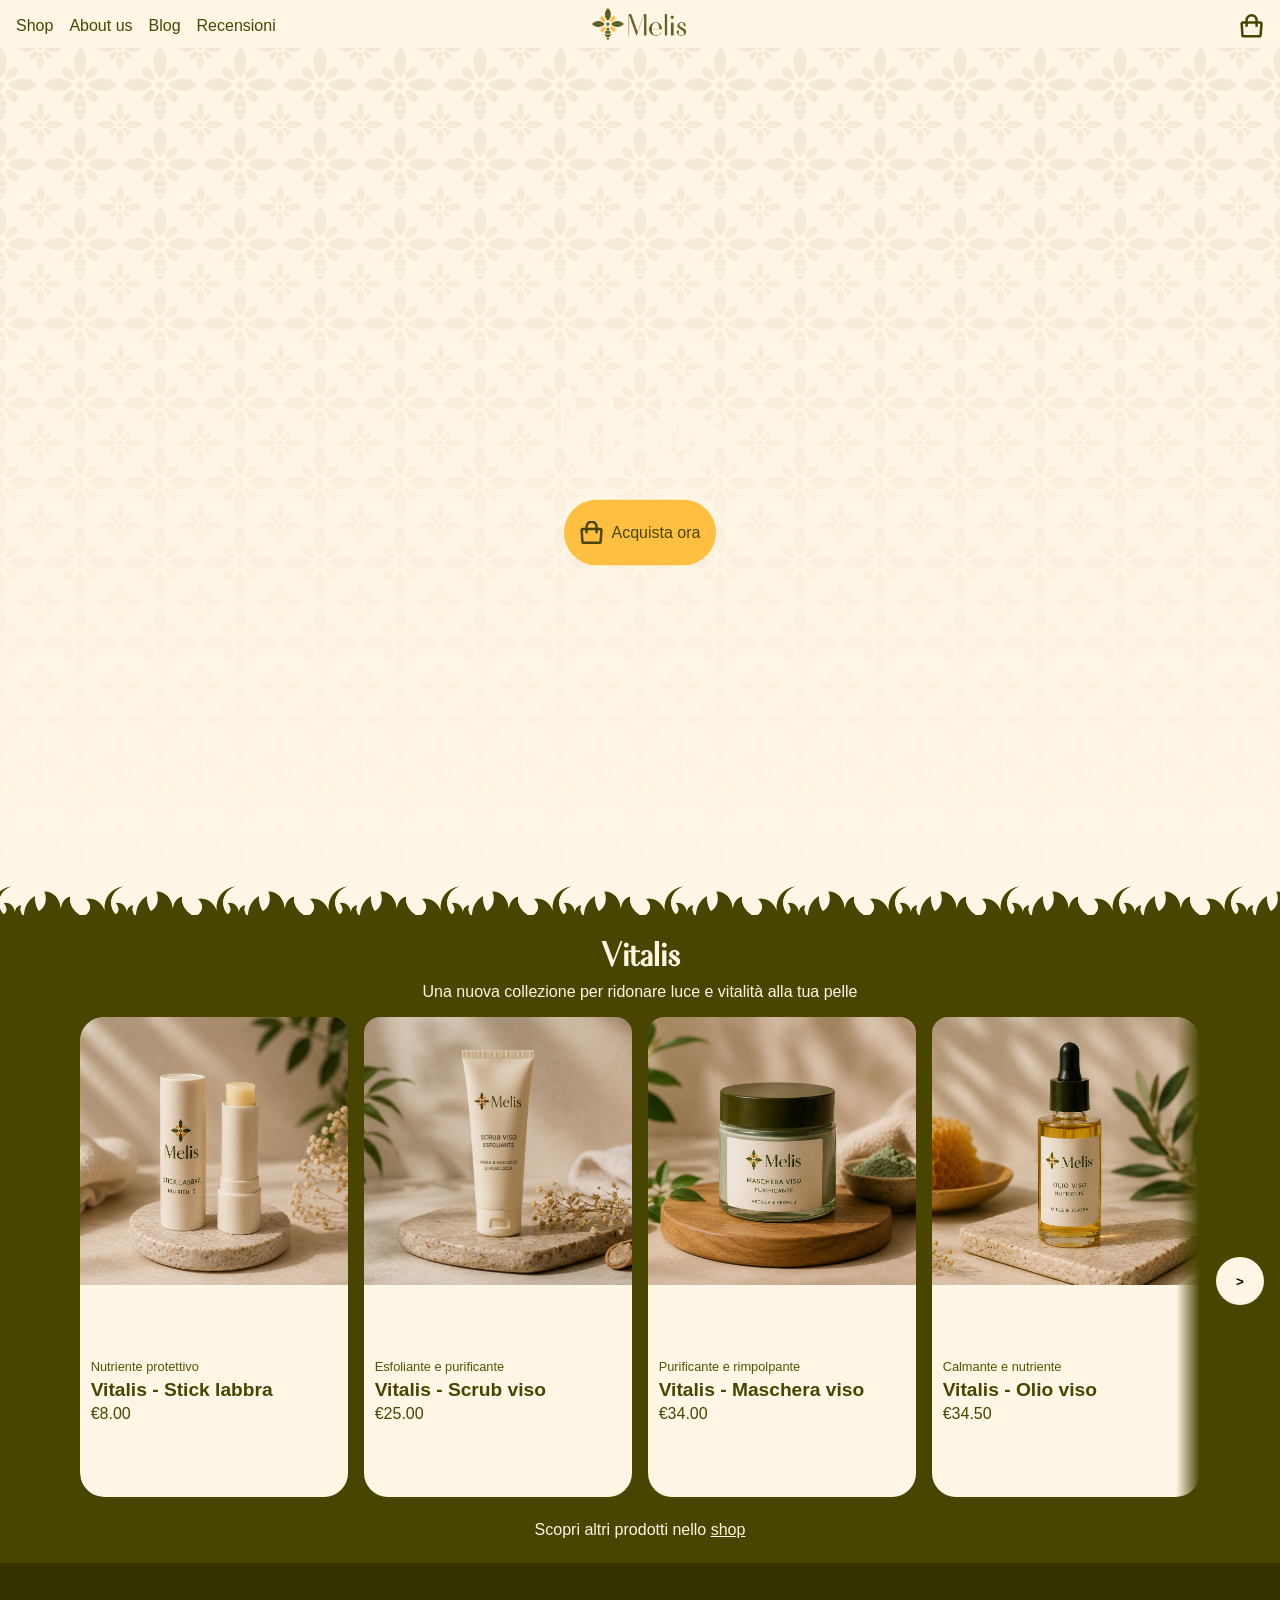
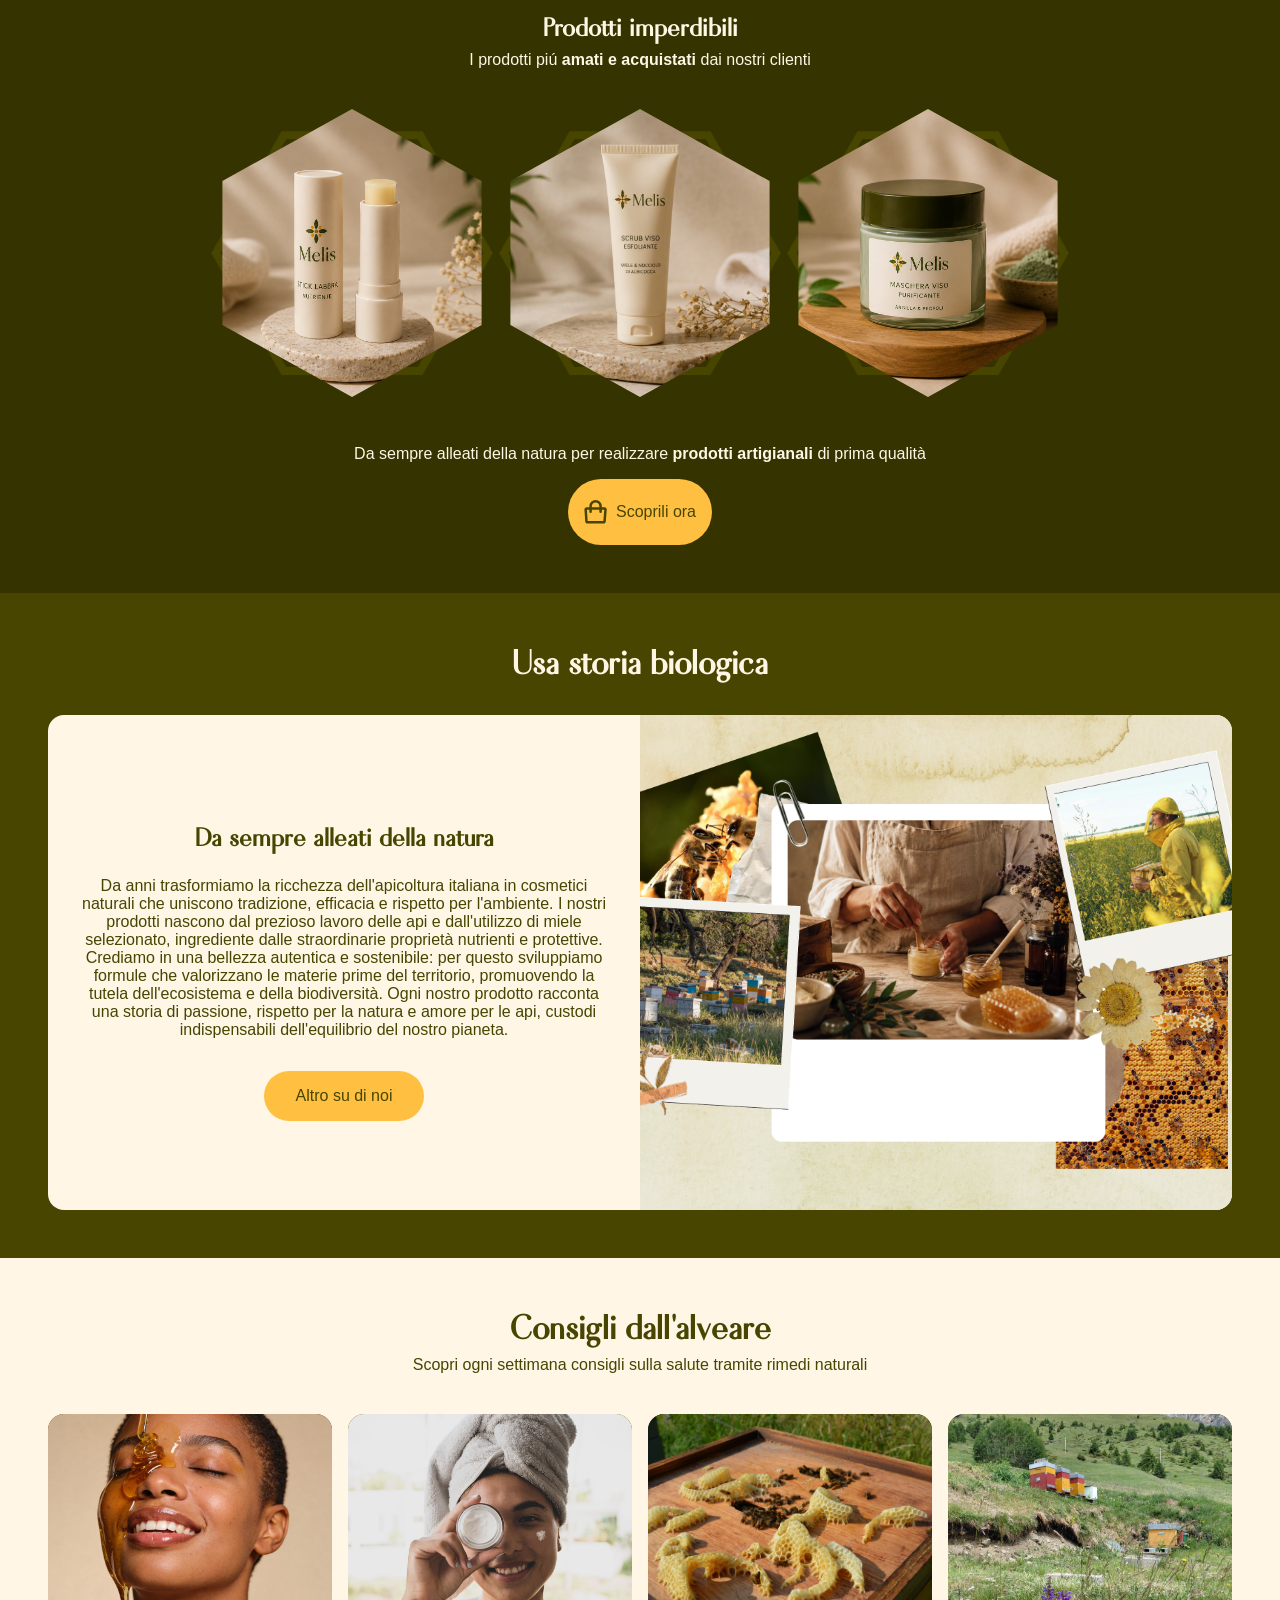
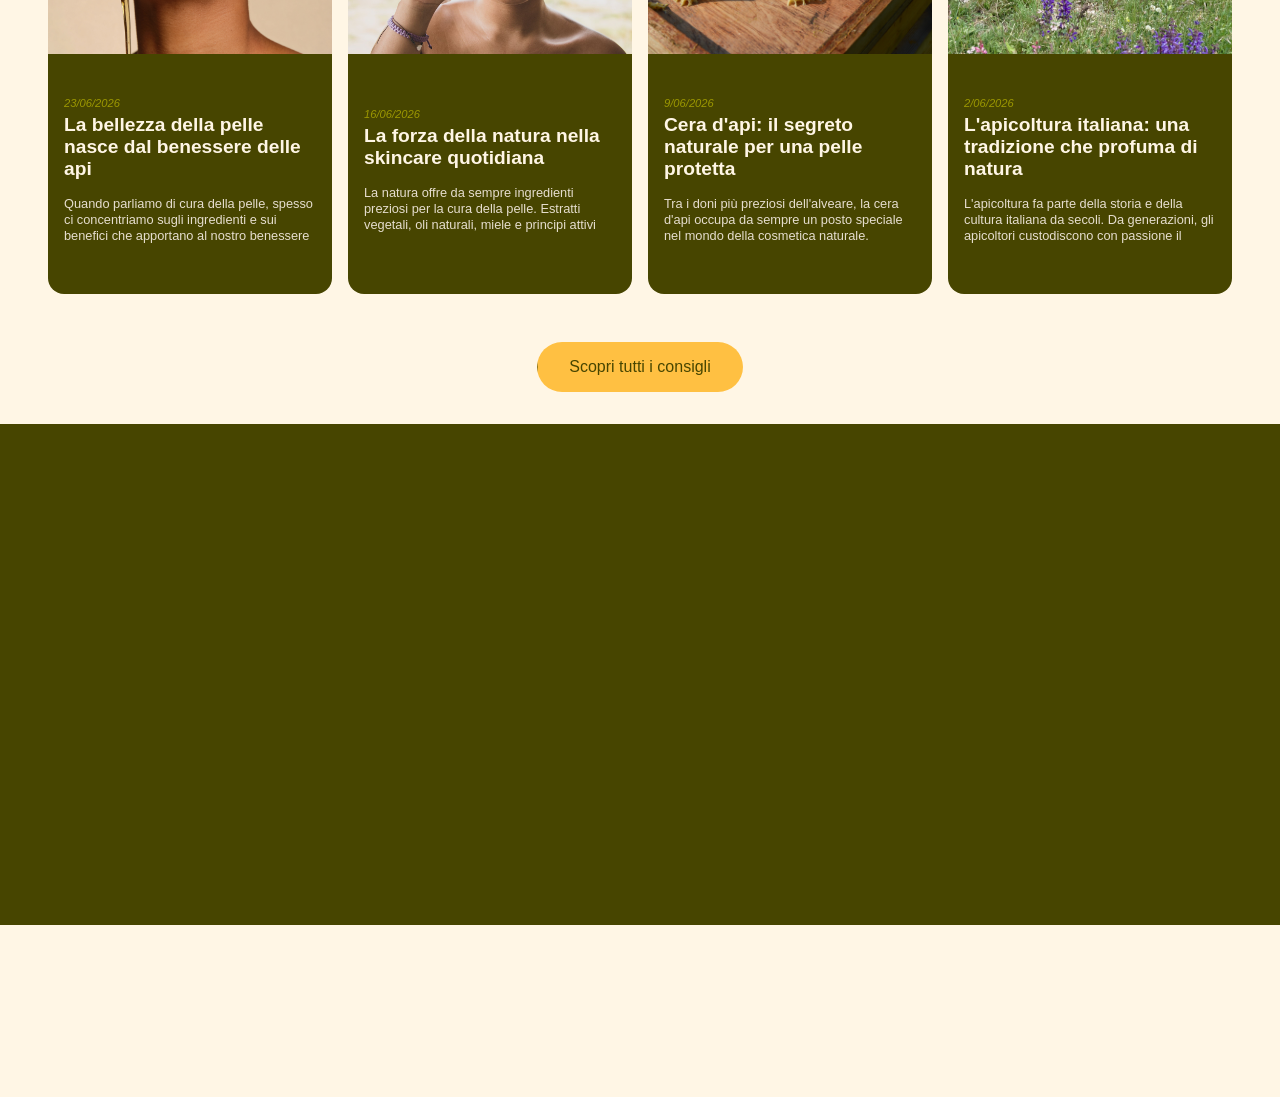
==== commit dd33ce5a: "finito" ====
--- a/index.html
+++ b/index.html
@@ -14,8 +14,8 @@
         <div class="topBar" id="navbar">
             <div class="opzioni">
                 <a href="./shop.html">Shop</a>
-                <a href="./shop.html">About us</a>
-                <a href="./shop.html">Blog</a>
+                <a href="./aboutus.html">About us</a>
+                <a href="./blog.html">Blog</a>
                 <a href="./recensioni.html">Recensioni</a>
             </div>
             <div id="menuIcon" id="menuIcon">
@@ -46,10 +46,10 @@
                 <a href="./shop.html">
                 Prodotti
                 </a>
-                <a href="#">
+                <a href="./aboutus.html">
                     La nostra storia
                 </a>
-                <a href="#">
+                <a href="./blog.html">
                     Blog dell'alveare
                 </a>
                 <a href="./recensioni.html">
@@ -92,10 +92,10 @@
                 <div class="videoOverlay">
                     <h1 class ="mainTitle slideUpFade">Melis</h1>
                     <p class="subtitle slideUpFade delay1"><i>La cosmesi al naturale</i></p>
-                    <button class="shopButton slideUpFade delay2">
+                    <a class="shopButton slideUpFade delay2" href="./shop.html">
                         <img src="resources/iconSet/shop.svg" class="icon">
                         <p>Acquista ora</p>
-                    </button>
+                    </a>
                 </div>
             </div>
         </div>
@@ -117,7 +117,7 @@
                         <!-- contenuto generato automaticamente -->
                     </div>
                 </div>
-                <p class="containerCarosello toFade alignCenterText margin1">Scopri altri prodotti nello&nbsp<a class="underlined">shop</a></p>
+                <p class="containerCarosello toFade alignCenterText margin1">Scopri altri prodotti nello&nbsp<a href="./shop.html" class="underlined">shop</a></p>
             </div>
         </div>
         <!-- sezione migliori prodotti-->
@@ -149,10 +149,10 @@
                 <p class="subtitle secondSubtitle toFade delay">
                     Da sempre alleati della natura per realizzare <b>prodotti artigianali</b> di prima qualità
                 </p>
-                <button class="shopButton toFade delay1 maginBottom">
+                <a class="shopButton toFade delay1 maginBottom" href="./shop.html">
                     <img src="resources/iconSet/shop.svg" class="icon">
                     <p>Scoprili ora</p>
-                </button>
+                </a>
             </div>
         </div>
         <!-- sezione about us -->
@@ -178,9 +178,9 @@
                             le api, custodi indispensabili dell'equilibrio 
                             del nostro pianeta.
                         </p>
-                        <button class="aboutUsButton toFade delay2">
+                        <a class="aboutUsButton toFade delay2" href="./aboutus.html">
                             <p>Altro su di noi</p>
-                        </button>
+                        </a>
                     </div>
 
                     <img src="./resources/imgs/generali/Collage.png" class="imgStoria">
@@ -206,9 +206,9 @@
                     </div>
                 </div>
             </div>
-            <button class="aboutUsButton toFade">
+            <a class="aboutUsButton toFade" href="./blog.html">
                 <p>Scopri tutti i consigli</p>
-            </button>
+            </a>
         </div>
         <!-- sezione recensioni -->
         <div class="customSection flexColumn greenSection noBefore">
@@ -243,7 +243,7 @@
                         <a href="./recensioni.html">
                             Risultati concreti
                         </a>
-                        <a href="#">
+                        <a href="./blog.html">
                             Consigli dall’alveare
                         </a>
                     </div>
@@ -304,6 +304,6 @@
         <script src="./data/carosello.js"></script>
         <script src="./data/prodotti.js"></script>
         <script src="./script.js"></script>
-        <script src="./homeScript.js"></script>
+        <script src="./js/homeScript.js"></script>
     </body>
 </html>
--- a/css/style.css
+++ b/css/style.css
@@ -111,7 +111,7 @@
     position: absolute;
     right: 0;
     width: 100%;
-    height: 2rem;
+    height: 1.9rem;
     background-image: url('../resources/patterns/separatoreV2.png');
     background-position: center;
     background-size: 7rem;
@@ -149,6 +149,7 @@
 }
 
 .underlined{
+    color: inherit;
     text-decoration: underline;
 }
 
@@ -271,6 +272,7 @@
 
 .containerTitoloFold{
     display:flex;
+    gap: .5rem;
     justify-content:space-between;
     align-items:center;
     cursor:pointer;
@@ -284,8 +286,9 @@
 }
 
 .pusanteFold{
+    min-width:2rem;
     width:2rem;
-    height:2rem;
+    aspect-ratio: 1/1;
     border-radius:50rem;
     border:.1rem solid var(--text-color);
     background:none;
--- a/css/homeStyle.css
+++ b/css/homeStyle.css
@@ -32,7 +32,7 @@
     margin-top: 3rem;
     margin-bottom: 0.5rem;
     font-weight:900;
-    font-family: 'Fiona',Arial, Helvetica, sans-serif;
+    font-family: 'Fiona', Arial, Helvetica, sans-serif;
 }
 
 .thirdTitle{
@@ -71,6 +71,7 @@
     align-self: center;
     position: relative;
     overflow: hidden;
+    text-decoration: none;
 }
 
 .shopButton::before {
@@ -328,6 +329,7 @@
     align-self: center;
     position: relative;
     overflow: hidden;
+    text-decoration: none;
 }
 
 .aboutUsButton::before {
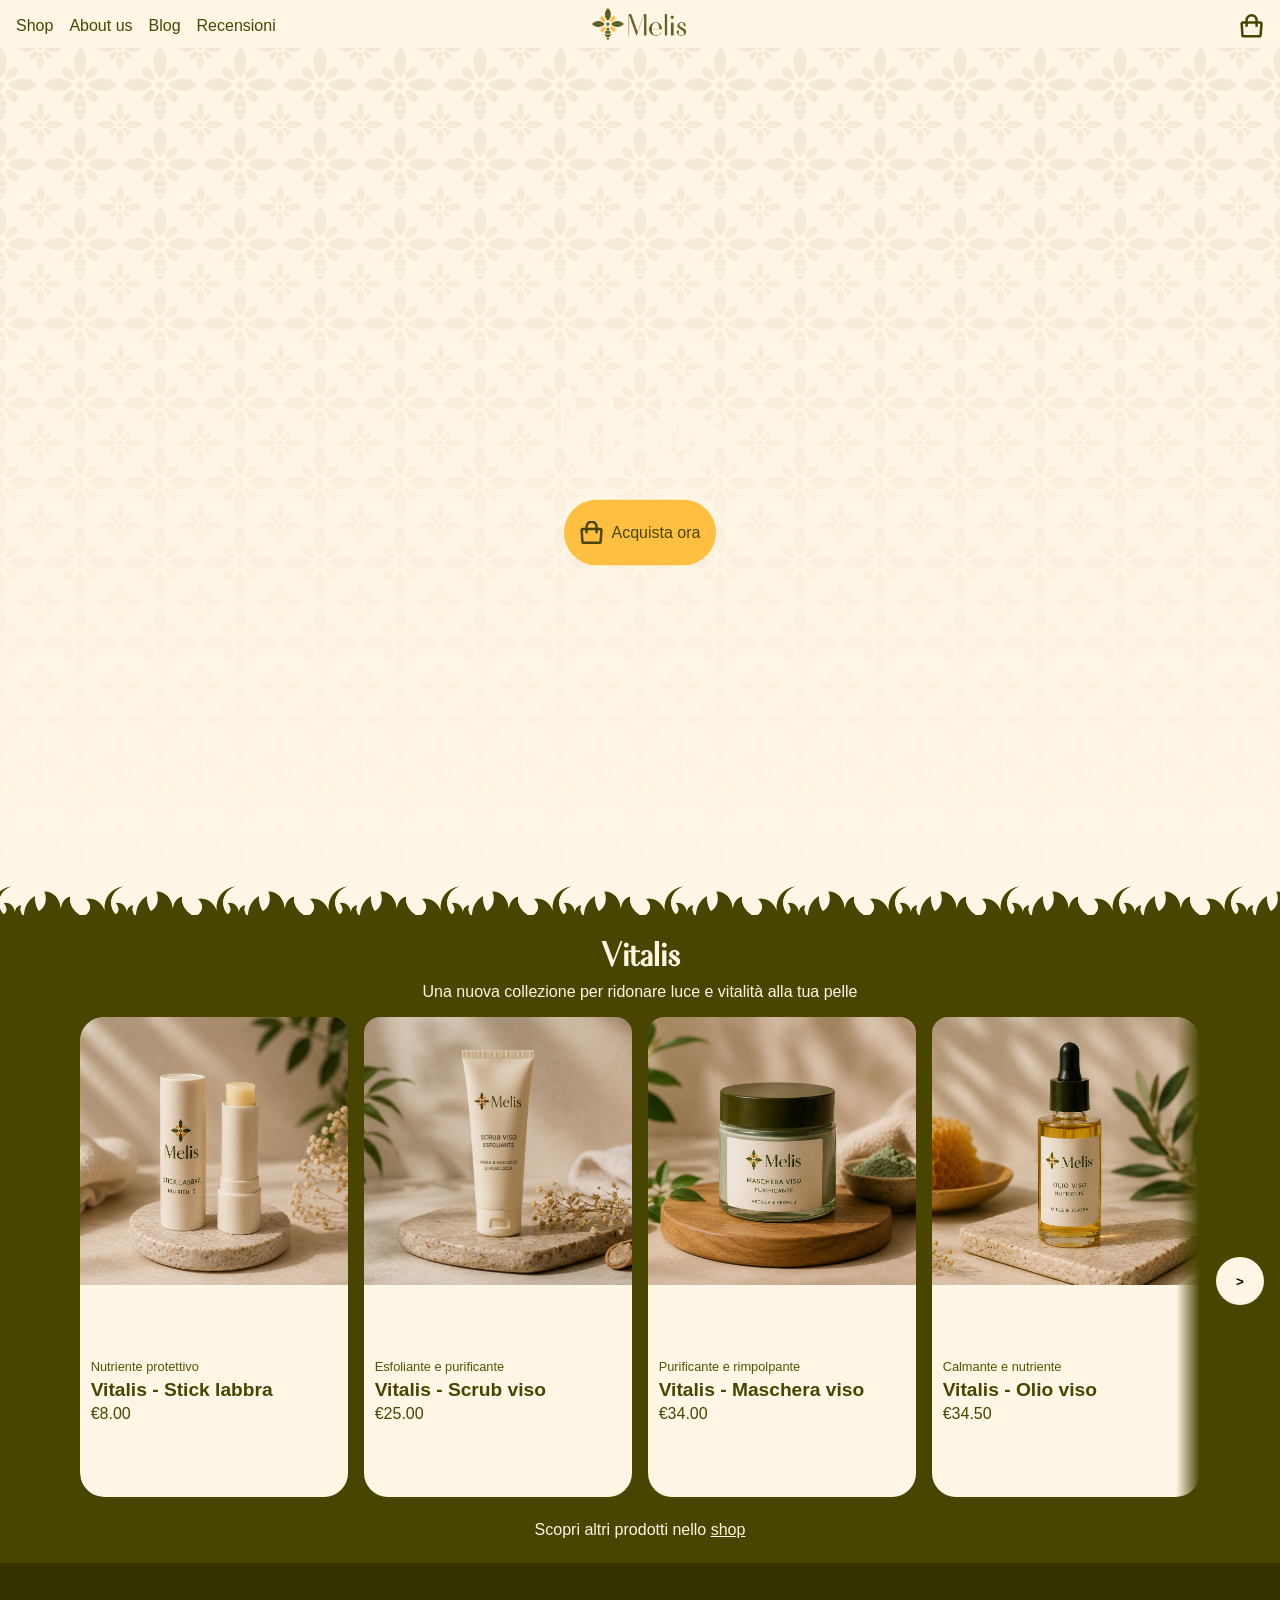
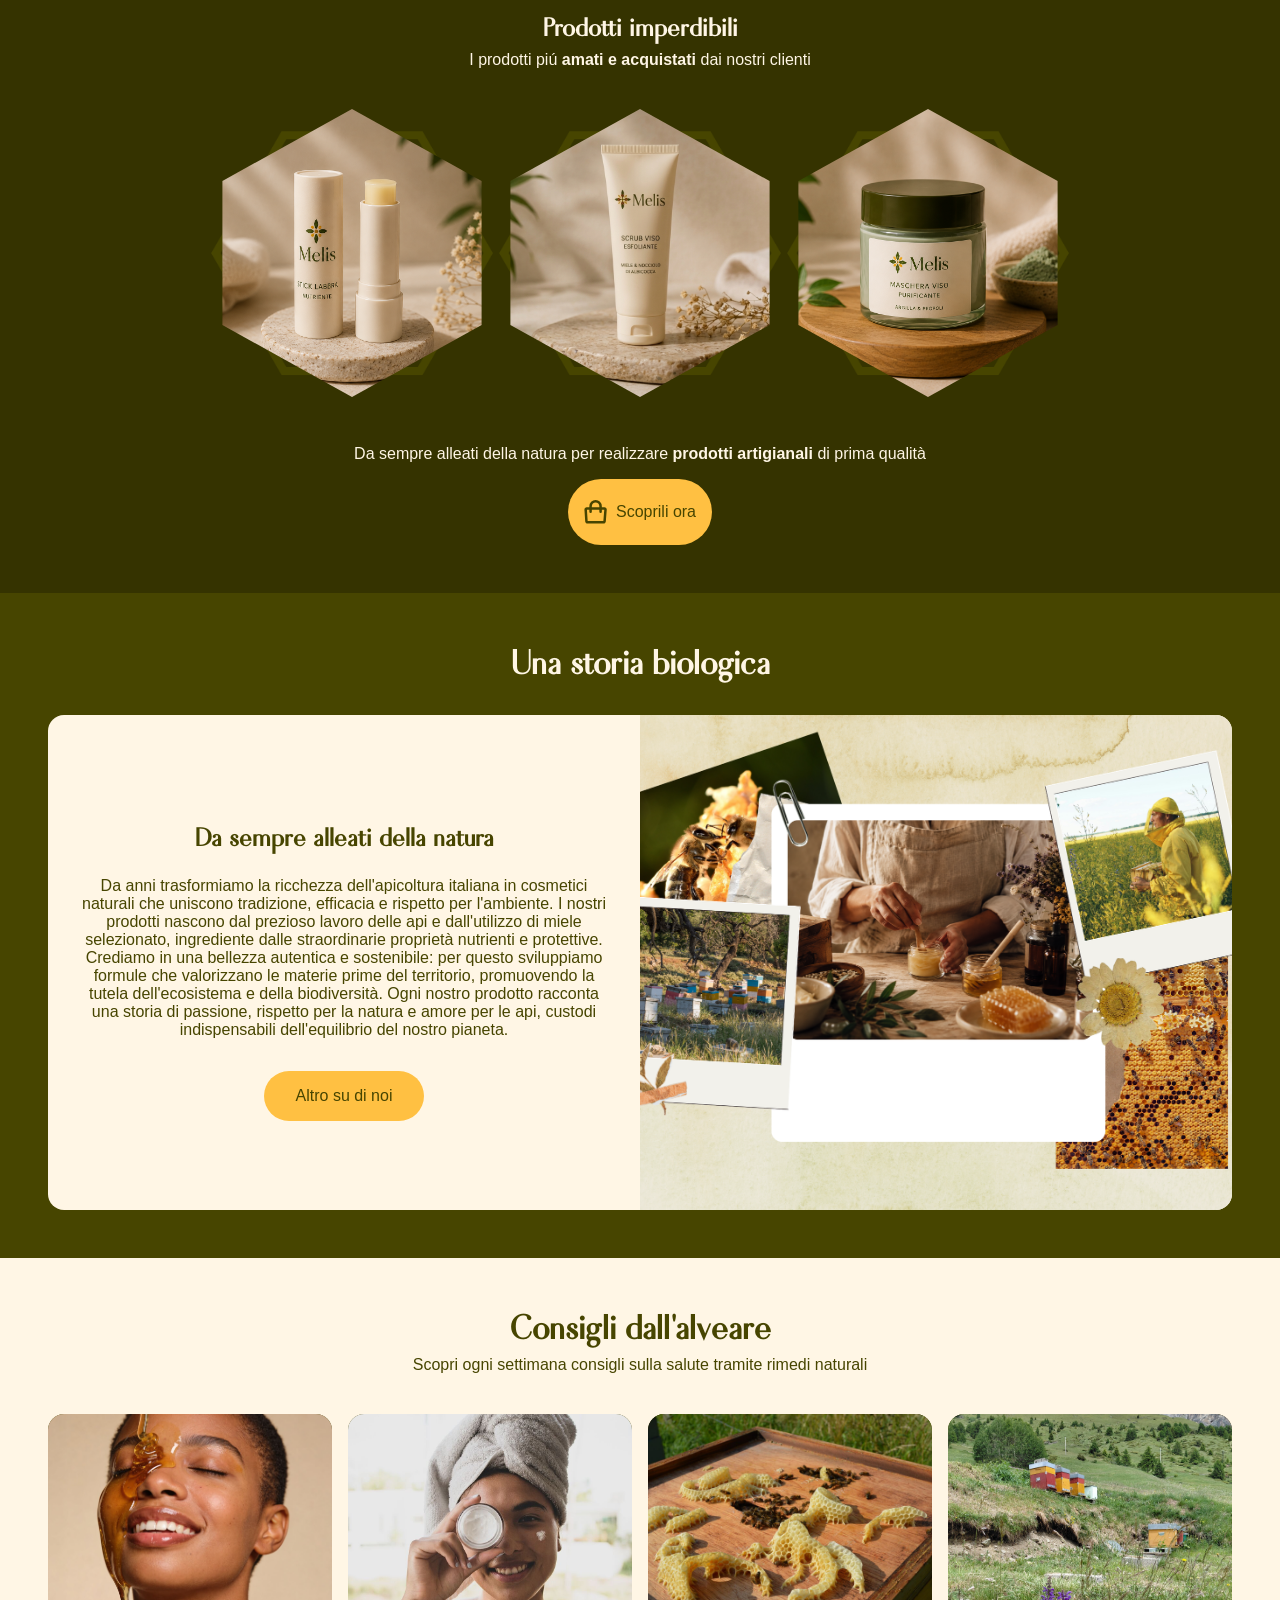
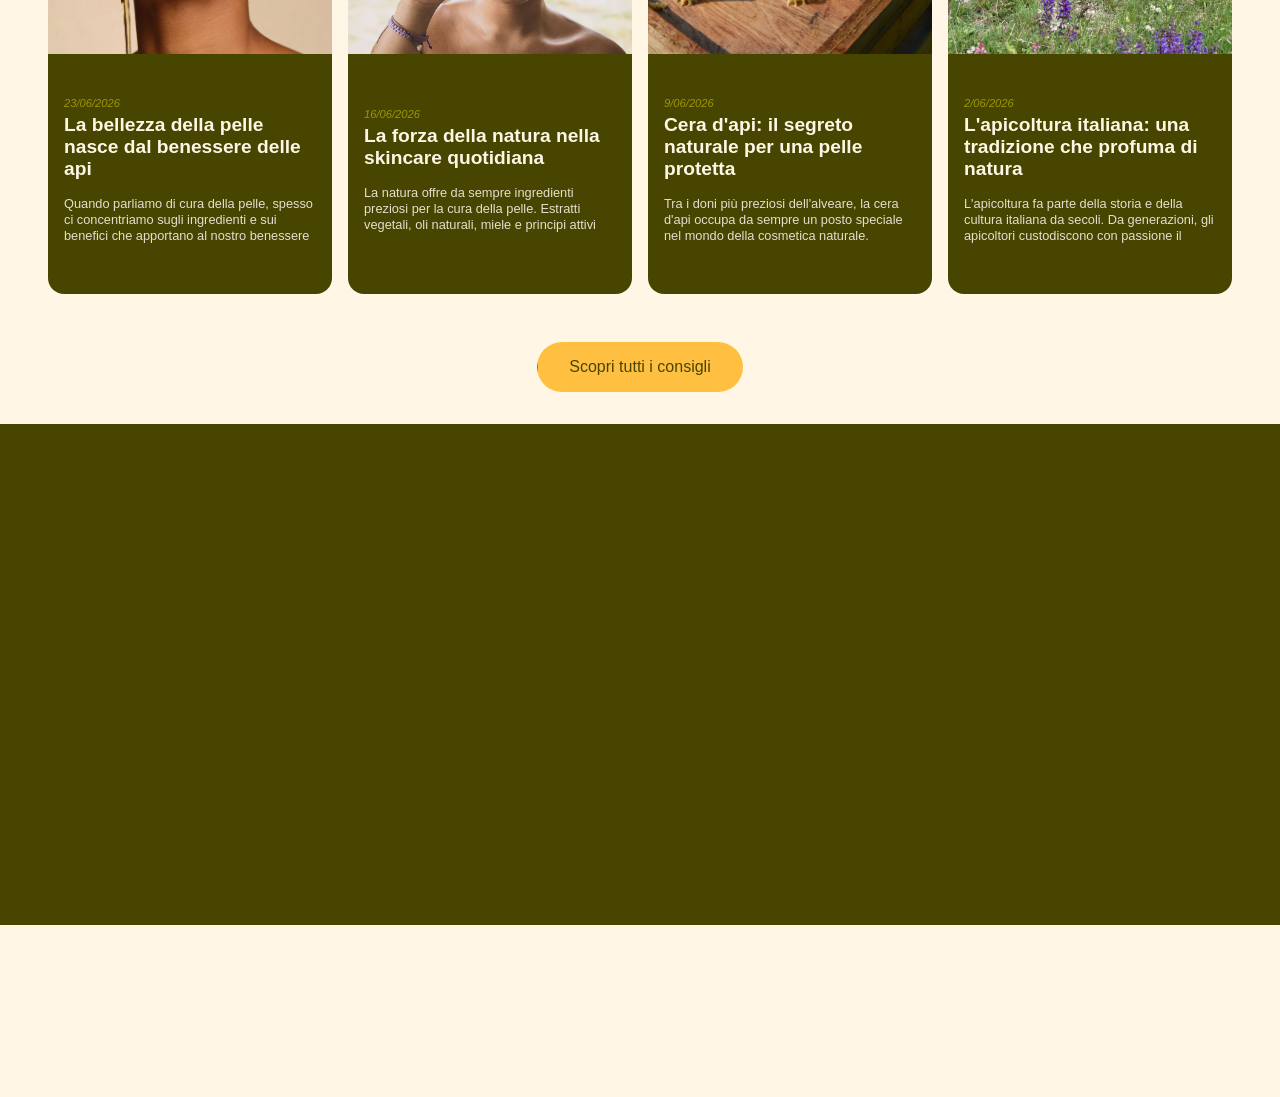
==== commit 7a57da00: "finnishh" ====
--- a/index.html
+++ b/index.html
@@ -159,7 +159,7 @@
         <div class="customSection greenSection noBefore paddingContainer">
             <div class="container alignCenter">
                 <h2 class="secondTitle whiteText toFade">
-                    Usa storia biologica 
+                    Una storia biologica 
                 </h2>
                 <div class="containerStoria toFade delay1">
                     
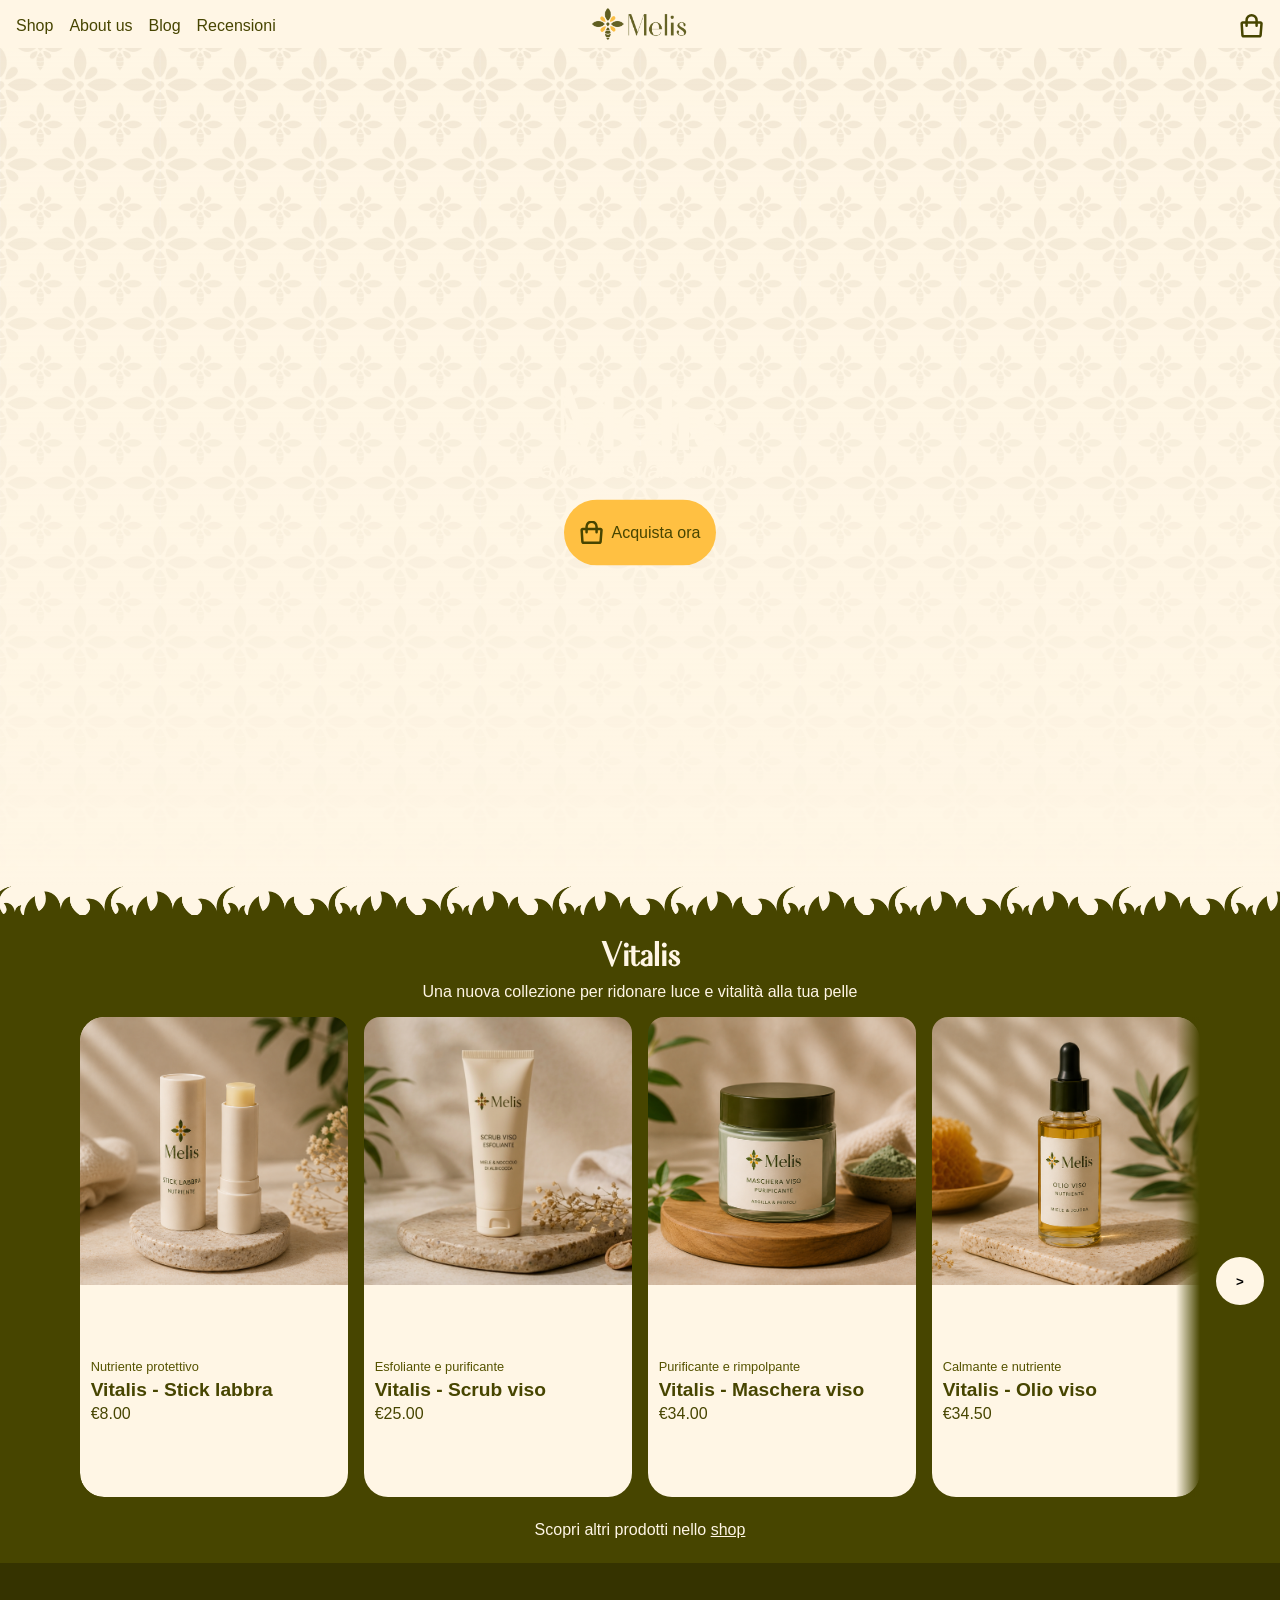
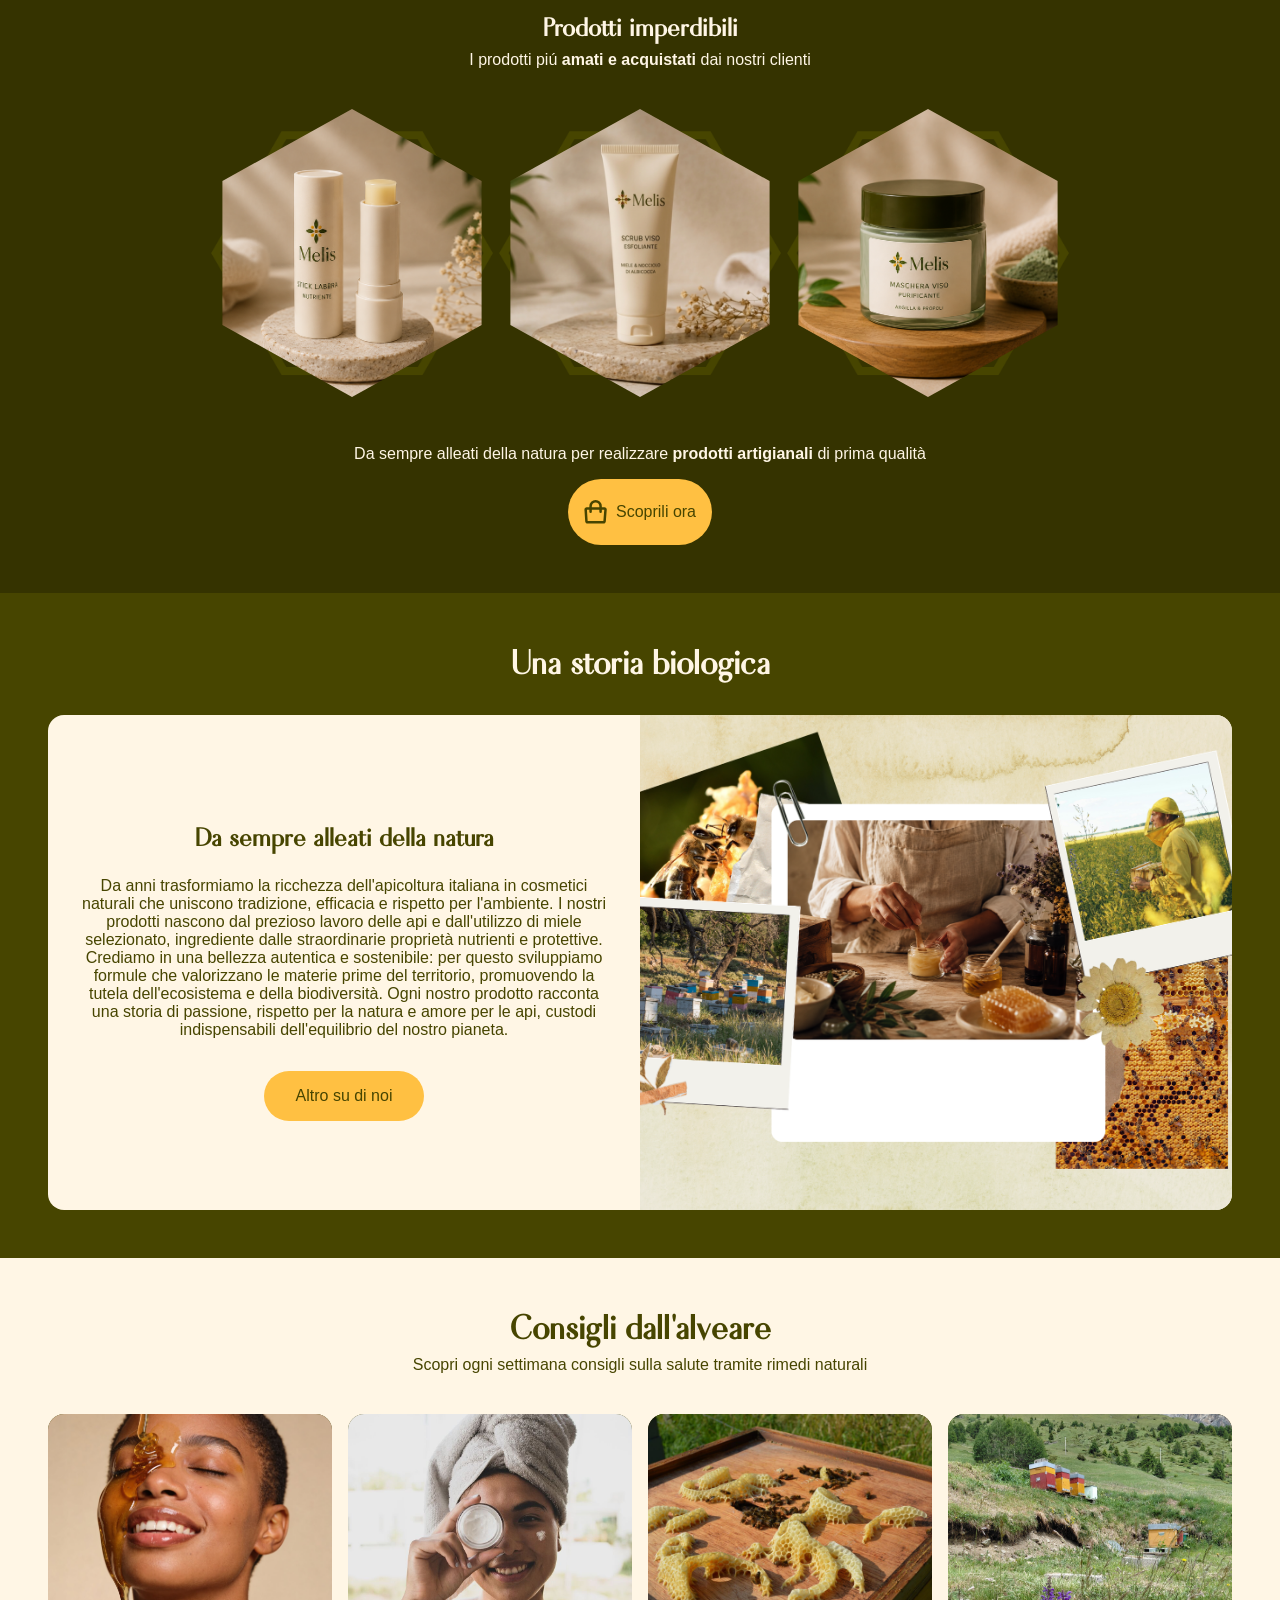
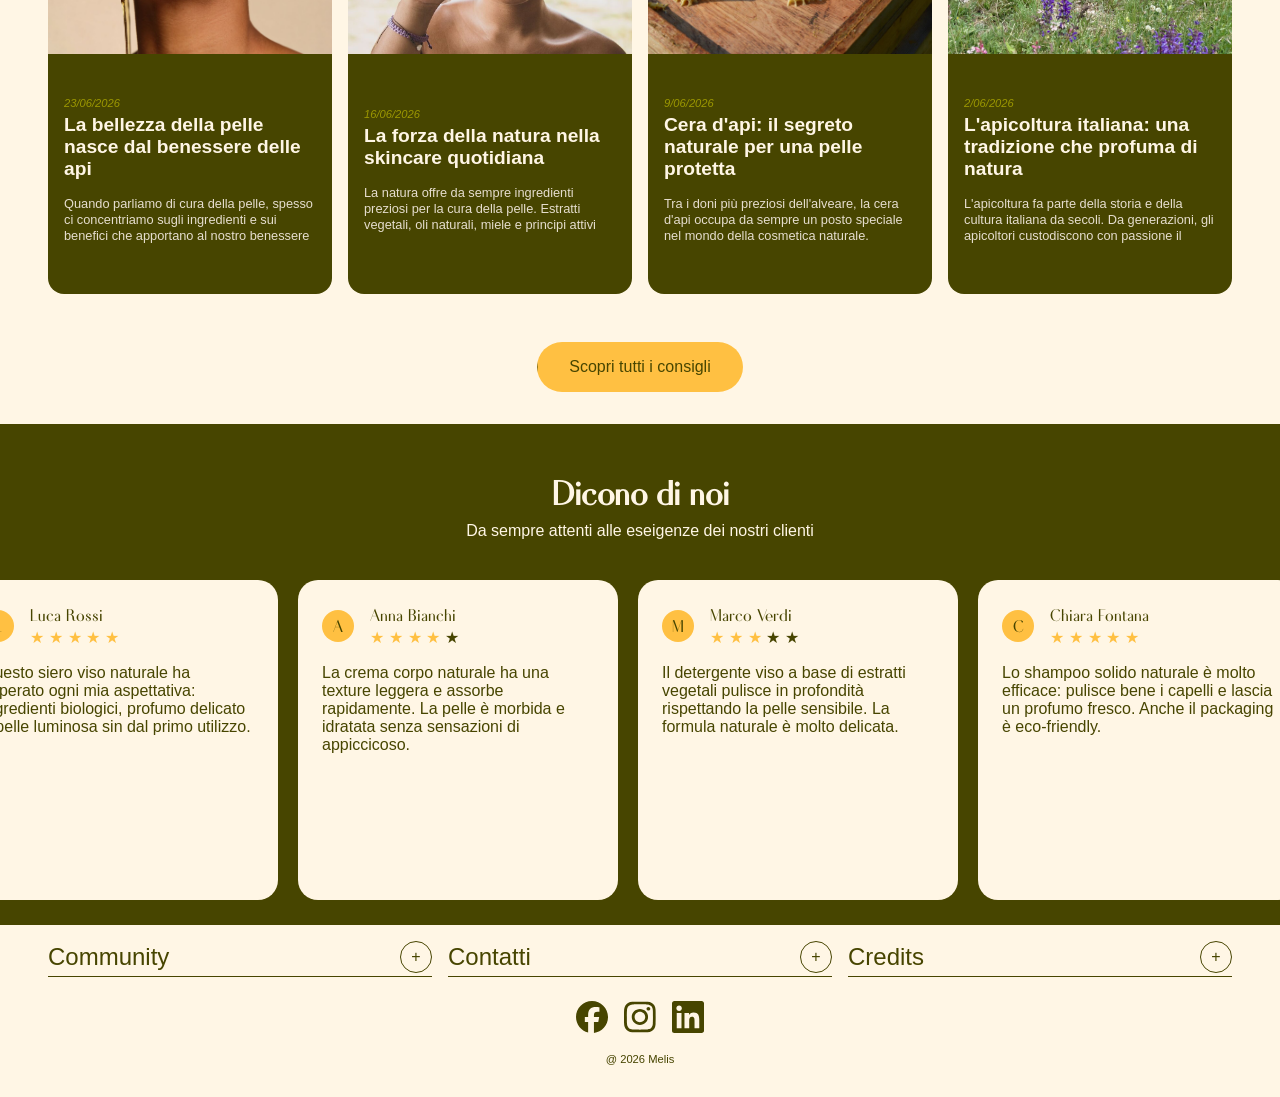
==== commit 78e28445: "allegerite immagini e sistemato errore typo" ====
--- a/index.html
+++ b/index.html
@@ -279,7 +279,7 @@
 
                     <div class="contenutoFold">
                         <a href="./credits.html">
-                            Risorse utilizzare
+                            Risorse utilizzate
                         </a>
                     </div>
                 </div>
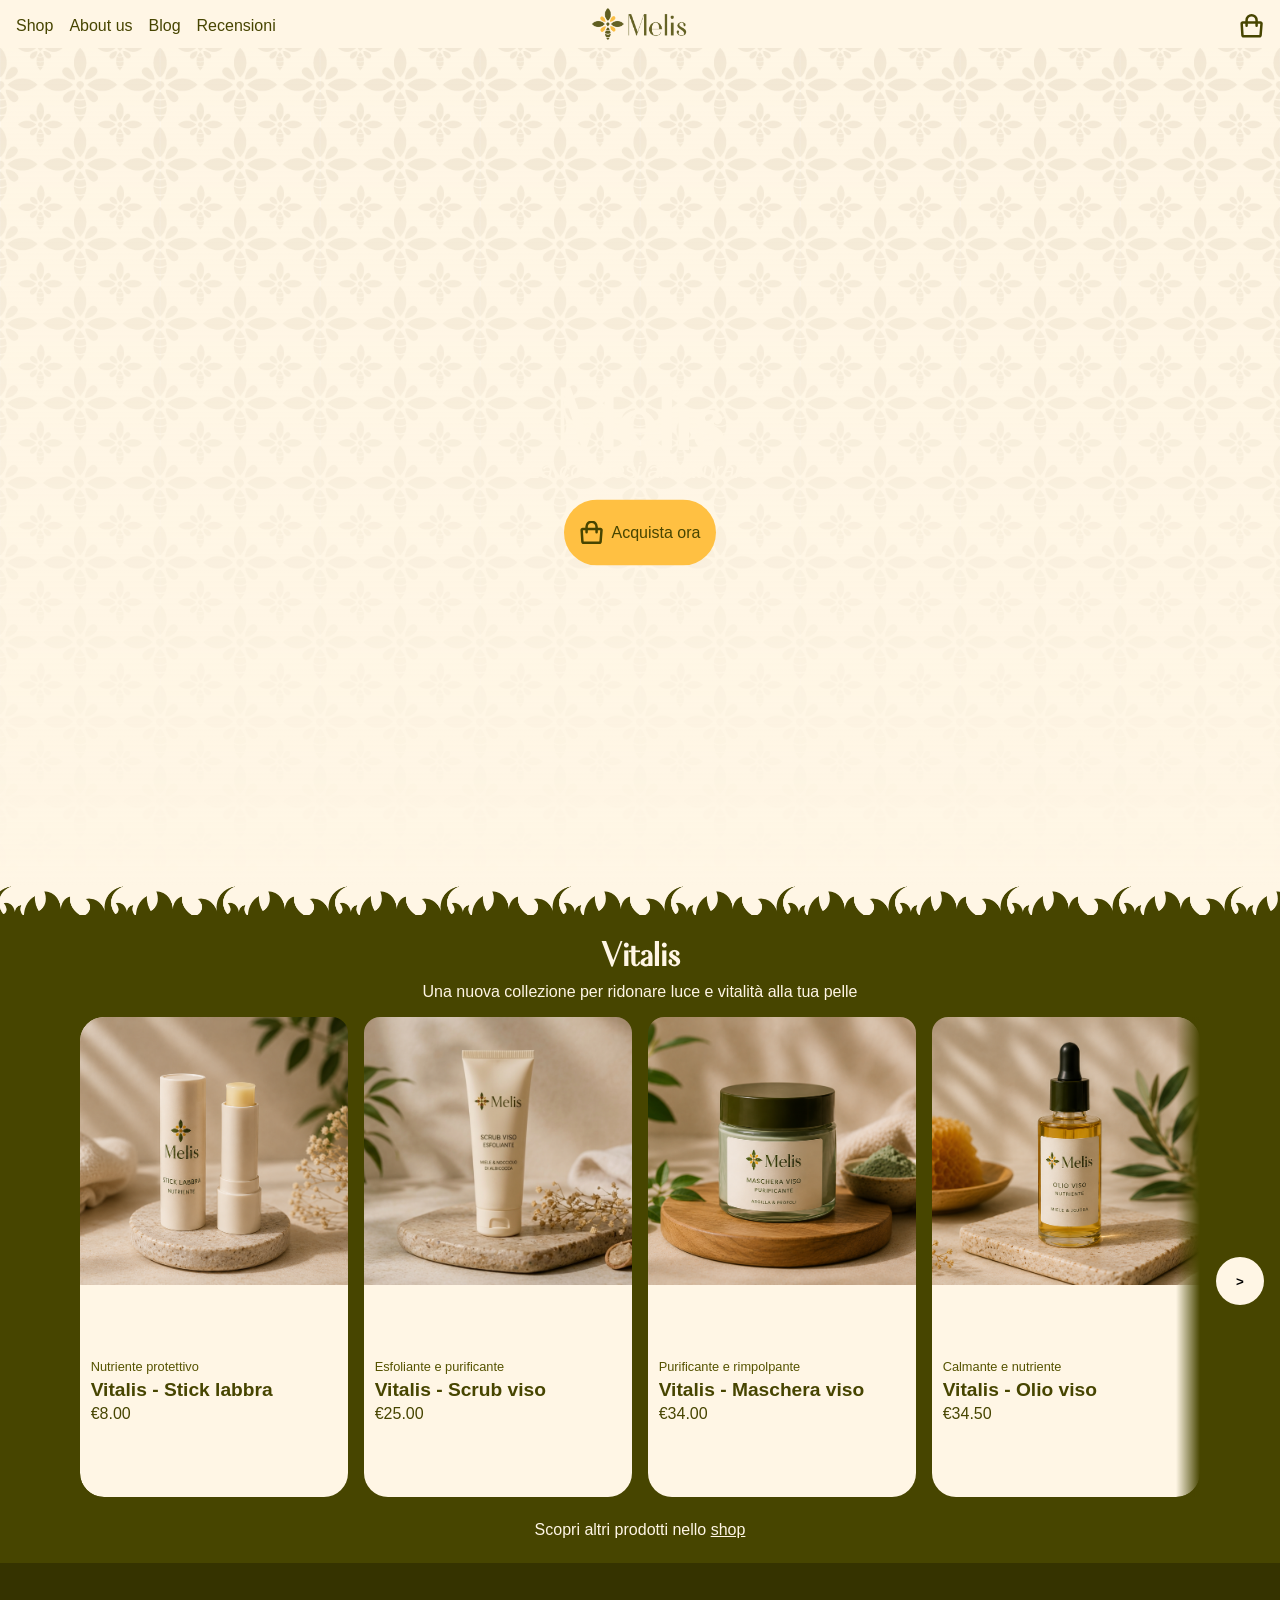
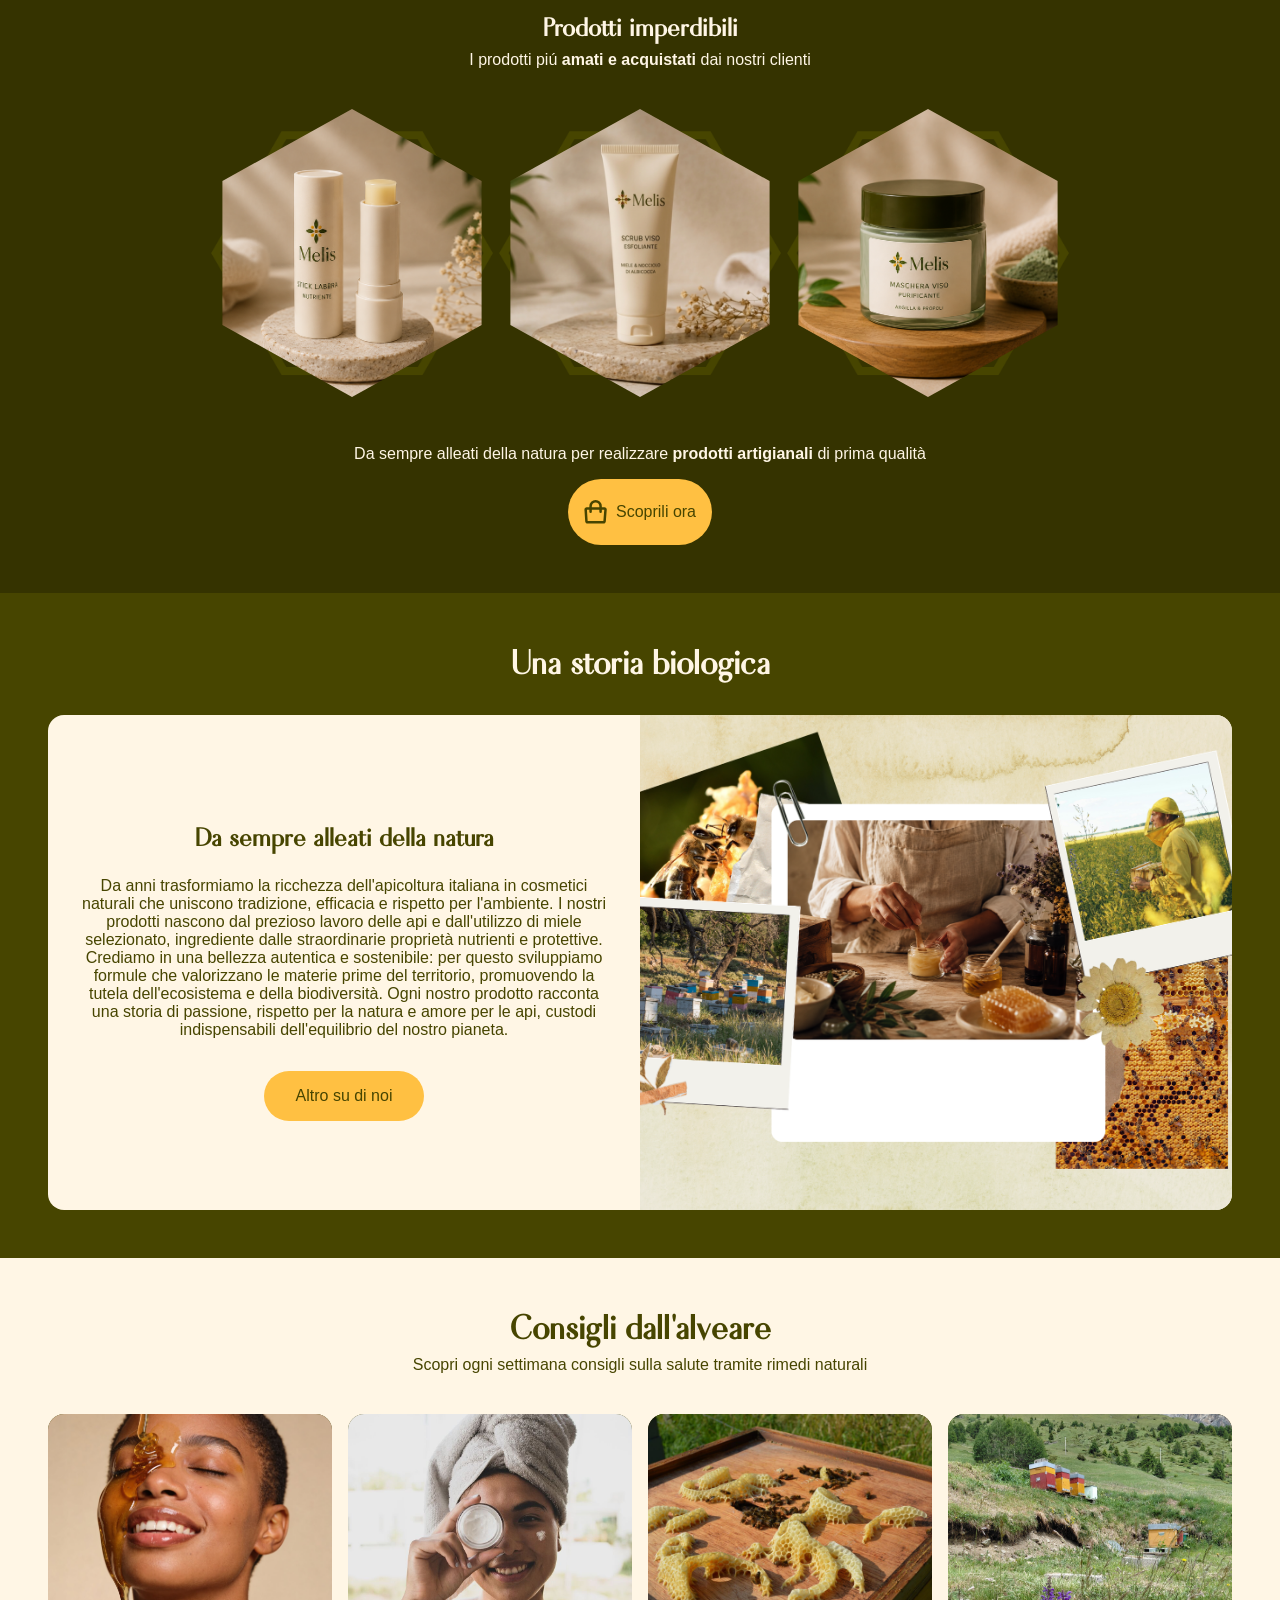
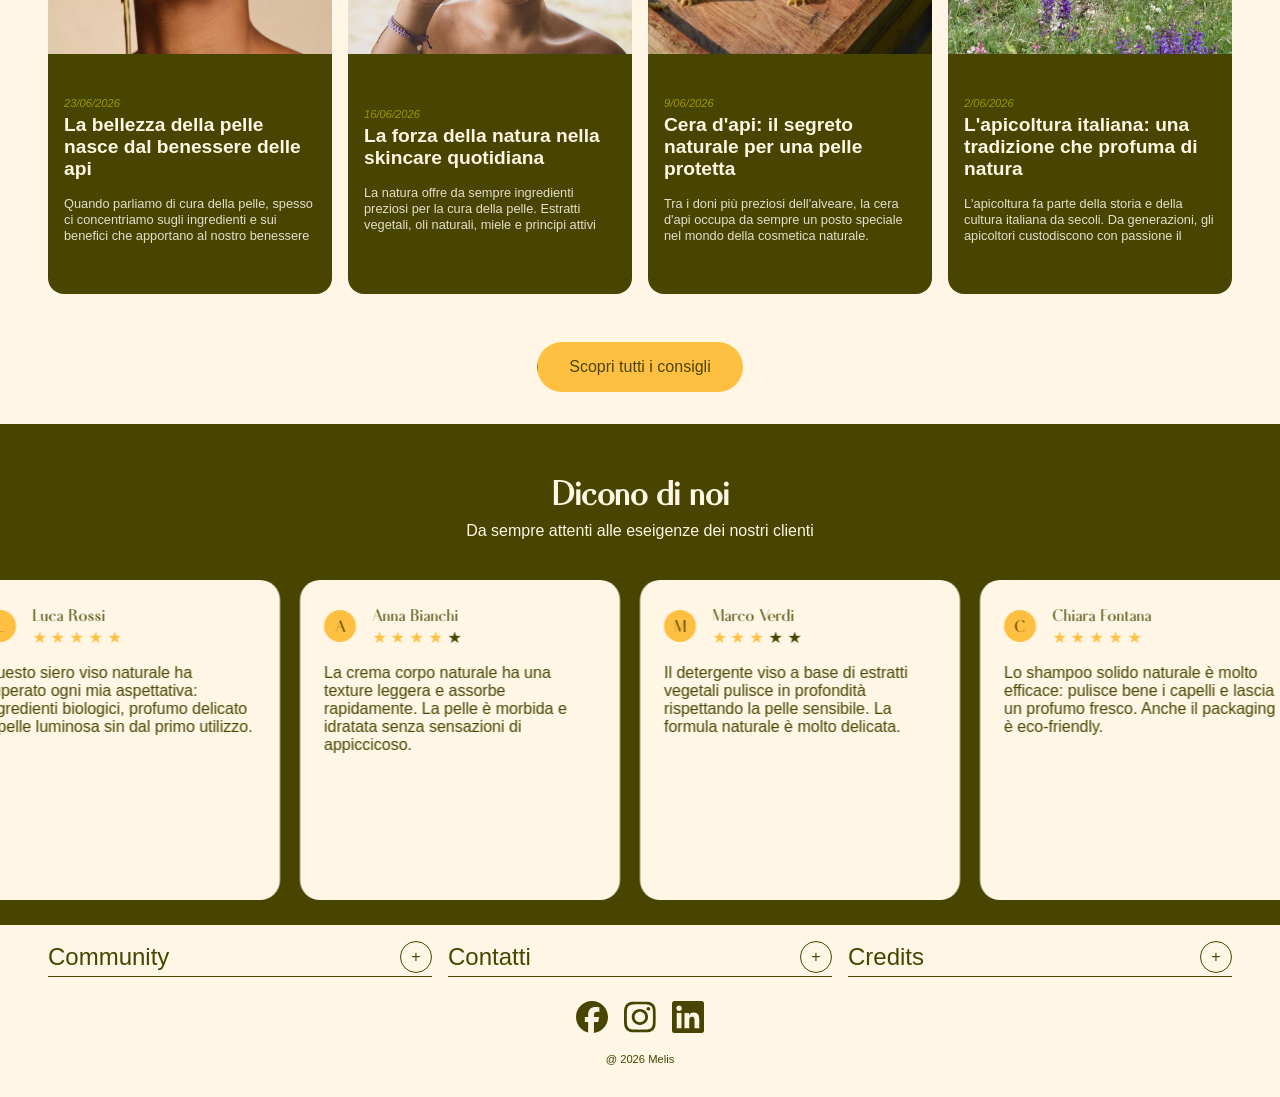
==== commit 58a0820d: "aggiunto pulsante torna indietro negli articoli" ====
--- a/index.html
+++ b/index.html
@@ -32,7 +32,7 @@
             </div>
             
             <div class="alignEnd">
-                <img src="resources/iconSet/shop.svg" alt="Negozio" class="icon" id="apriCarrello">
+                <img src="./resources/iconSet/shop.svg" alt="Negozio" class="icon" id="apriCarrello">
             </div>
         </div>
 
@@ -87,7 +87,7 @@
         <div class="section pattern sectionPadding">
             <div class="container">
                 <video autoplay muted loop class="video">
-                    <source src="./resources/video/hero.mp4" type="video/mp4">
+                    <source src="./resources/Video/hero.mp4" type="video/mp4">
                 </video>
                 <div class="videoOverlay">
                     <h1 class ="mainTitle slideUpFade">Melis</h1>
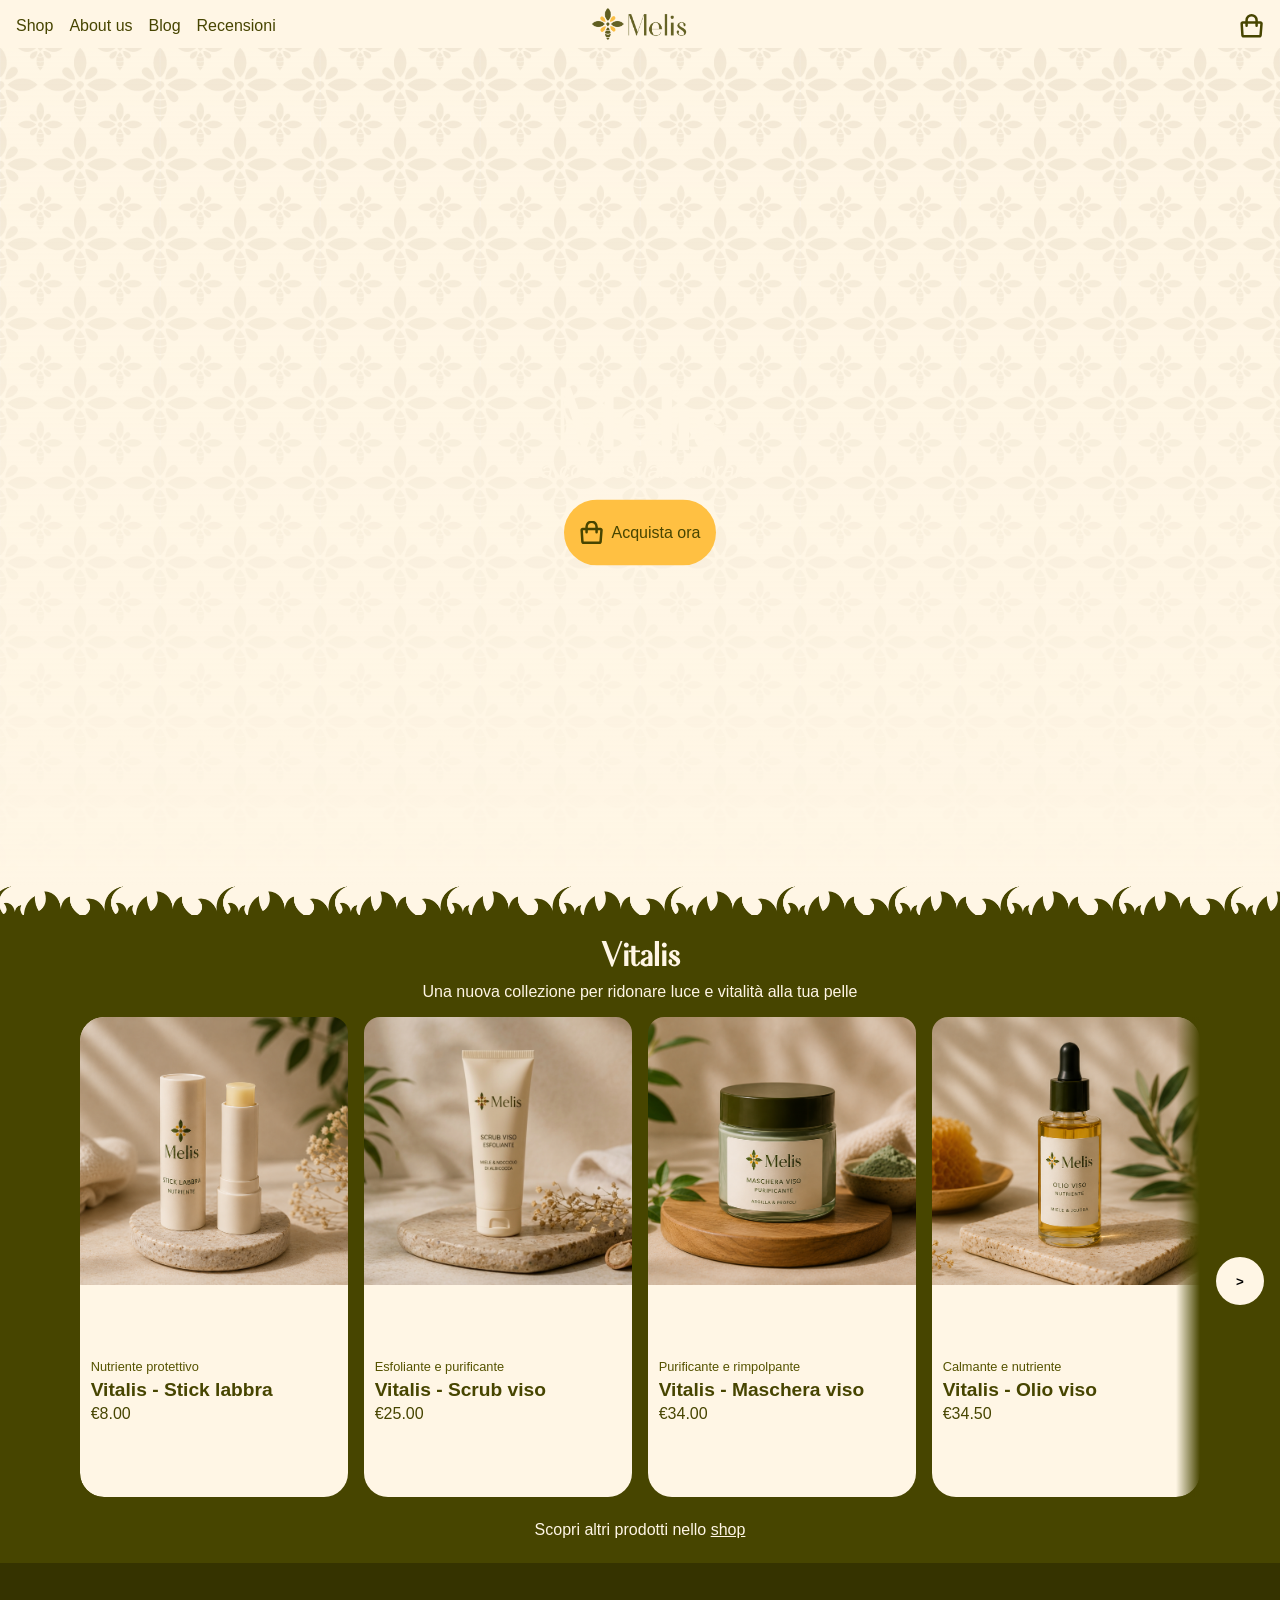
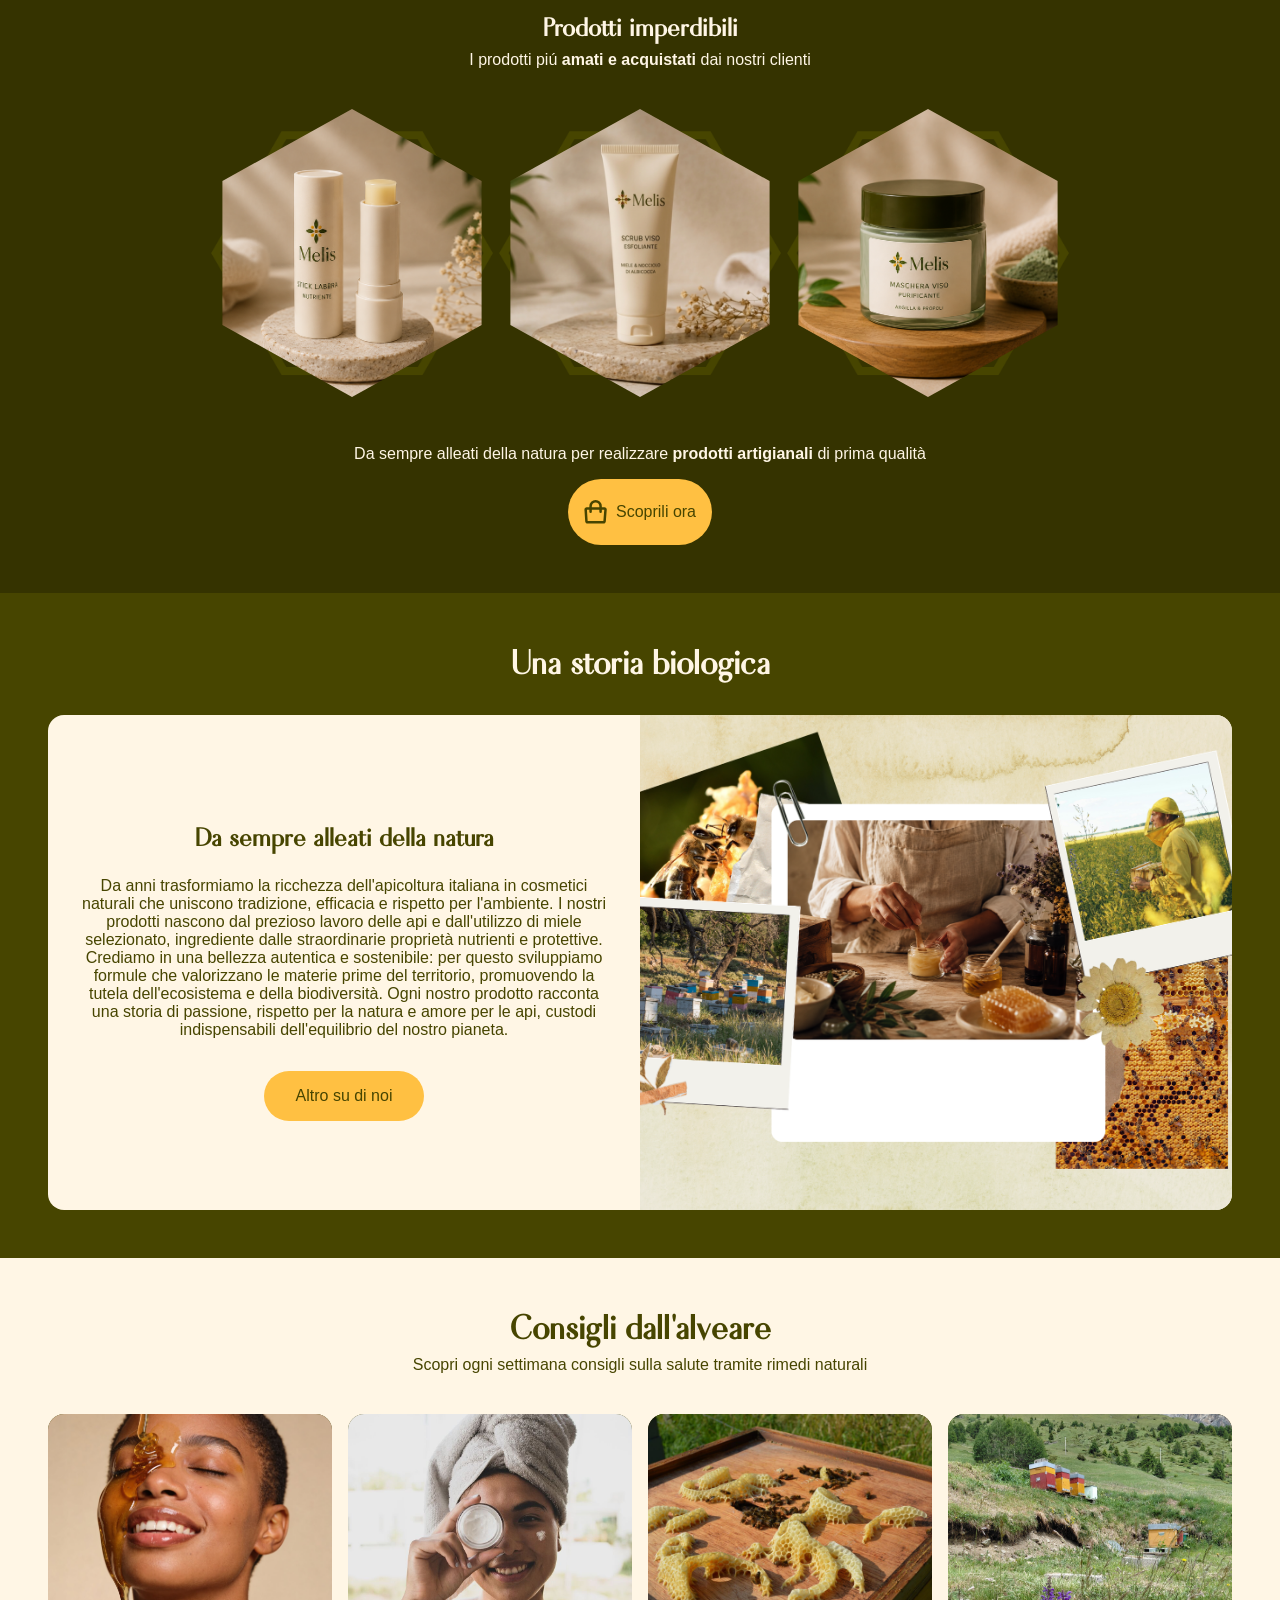
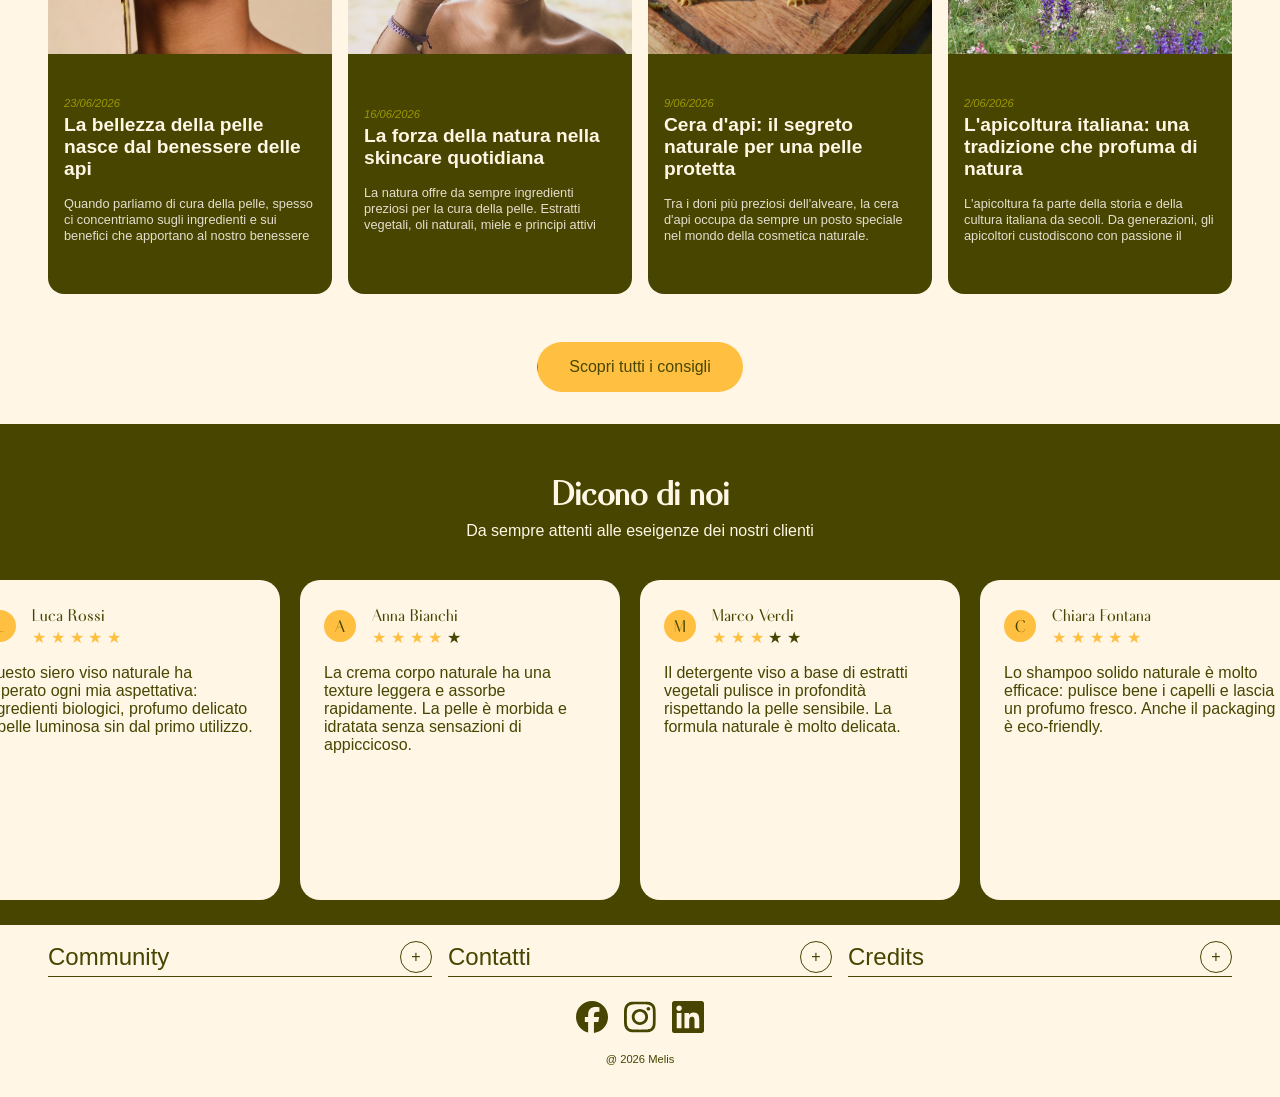
==== commit c9132abd: "fix collegamenti" ====
--- a/index.html
+++ b/index.html
@@ -86,14 +86,14 @@
         <!-- Hero Section -->
         <div class="section pattern sectionPadding">
             <div class="container">
-                <video autoplay muted loop class="video">
+                <video autoplay muted loop playsinline class="video">
                     <source src="./resources/Video/hero.mp4" type="video/mp4">
                 </video>
                 <div class="videoOverlay">
                     <h1 class ="mainTitle slideUpFade">Melis</h1>
                     <p class="subtitle slideUpFade delay1"><i>La cosmesi al naturale</i></p>
                     <a class="shopButton slideUpFade delay2" href="./shop.html">
-                        <img src="resources/iconSet/shop.svg" class="icon">
+                        <img src="./resources/iconSet/shop.svg" class="icon">
                         <p>Acquista ora</p>
                     </a>
                 </div>
@@ -150,7 +150,7 @@
                     Da sempre alleati della natura per realizzare <b>prodotti artigianali</b> di prima qualità
                 </p>
                 <a class="shopButton toFade delay1 maginBottom" href="./shop.html">
-                    <img src="resources/iconSet/shop.svg" class="icon">
+                    <img src="./resources/iconSet/shop.svg" class="icon">
                     <p>Scoprili ora</p>
                 </a>
             </div>
